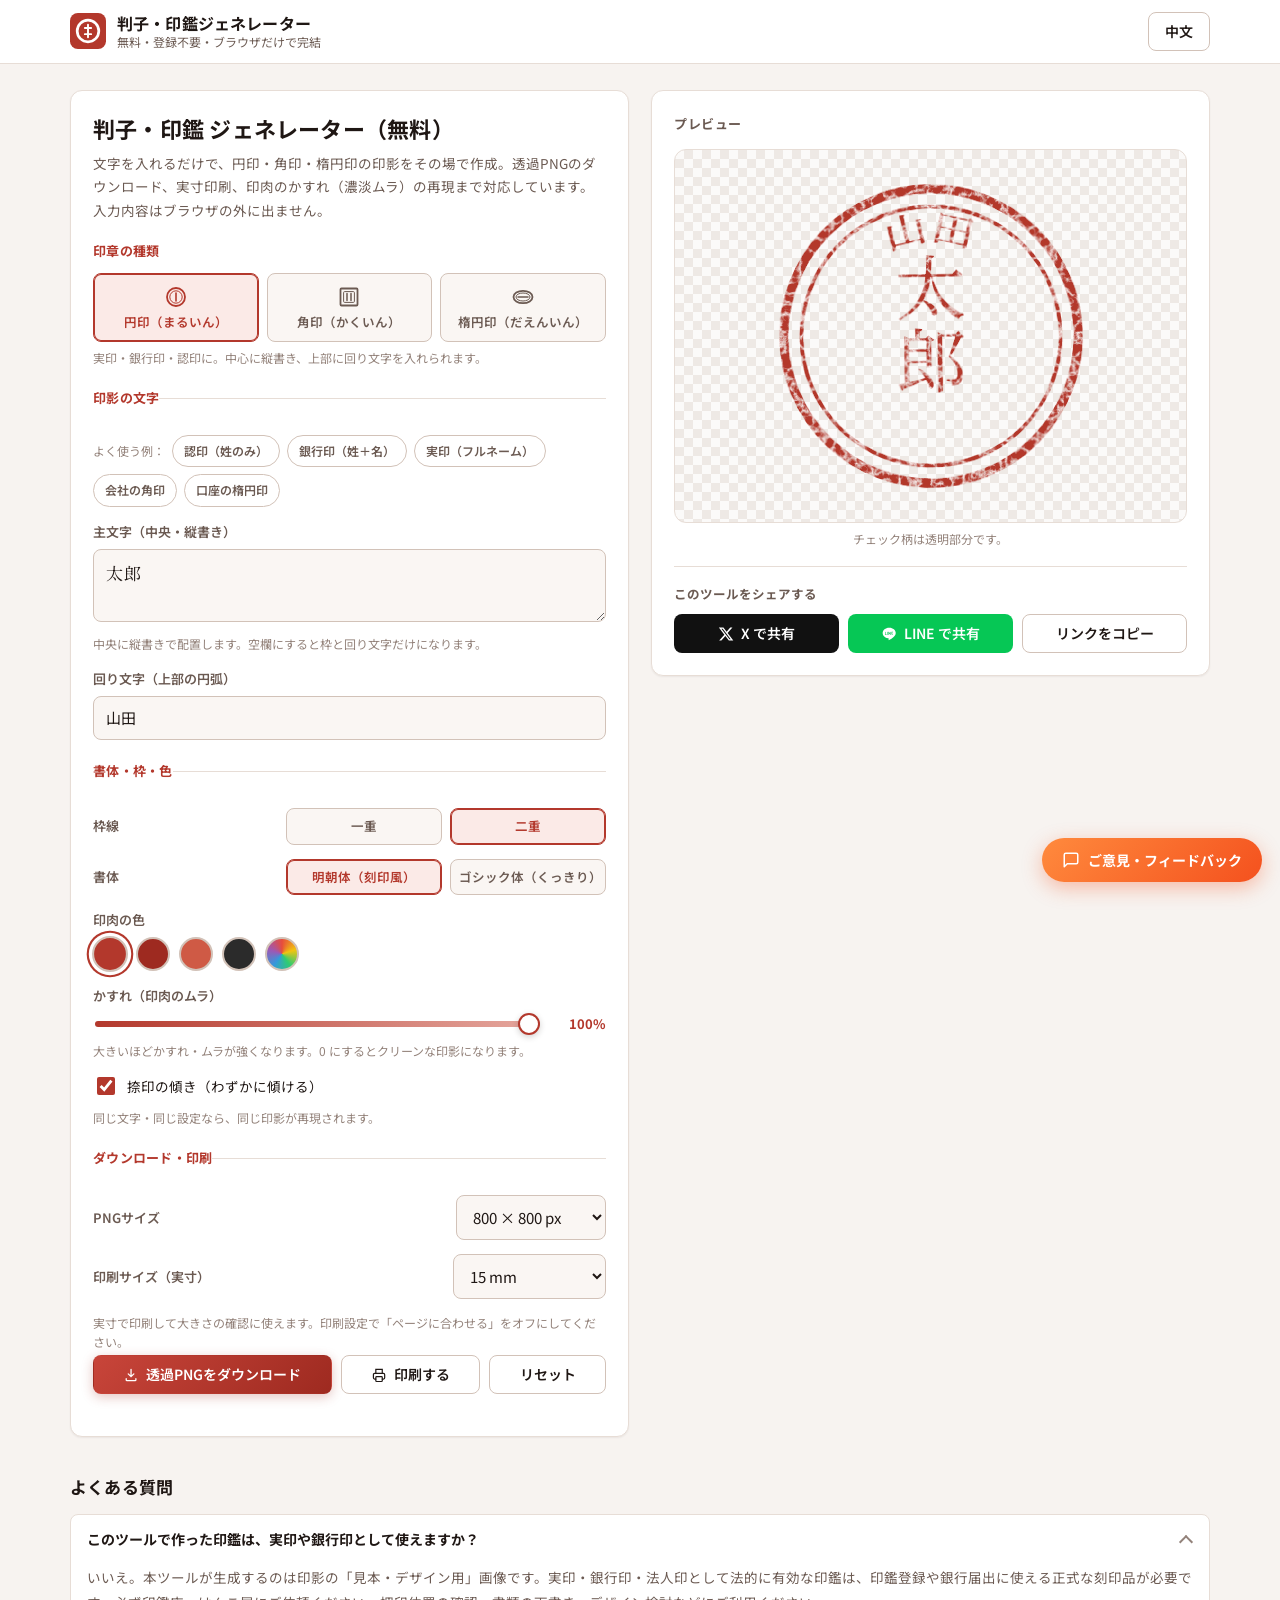
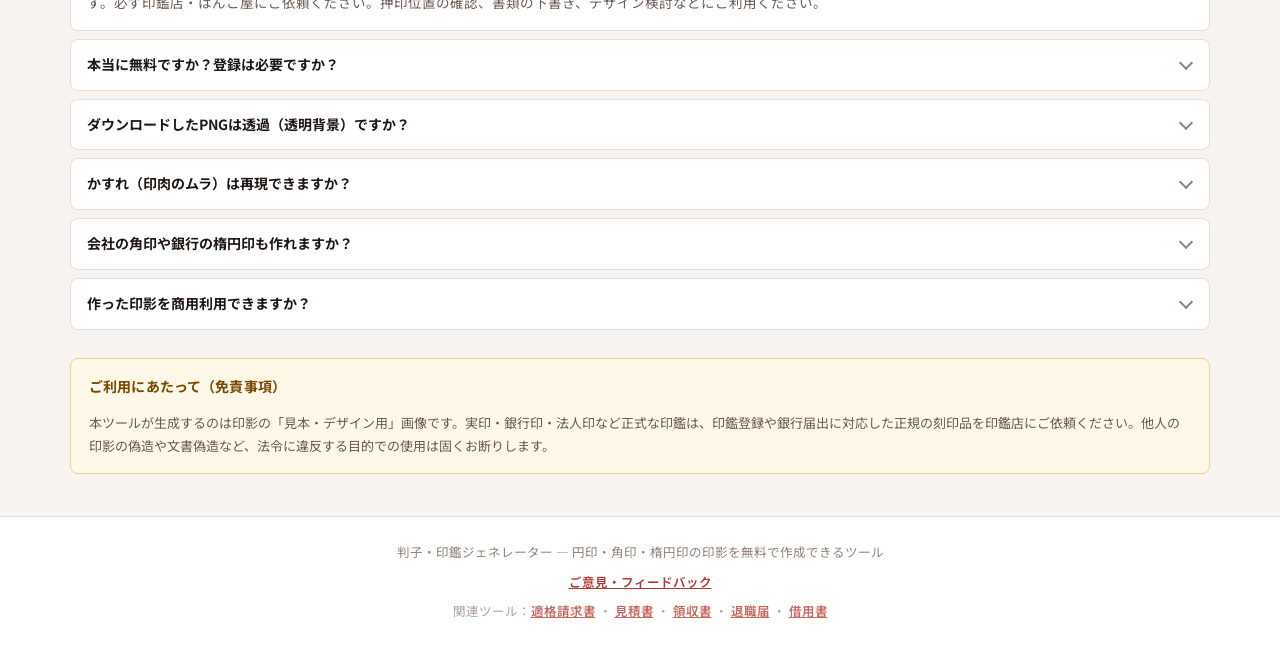
==== index.html @ 5c8cc61c "全站互链补全：関連ツール 链接到姊妹站" ====
<!DOCTYPE html>
<html lang="ja">
<head>
<meta charset="UTF-8">
<meta name="viewport" content="width=device-width, initial-scale=1">
<title>判子・ハンコ ジェネレーター｜印鑑 作成 無料（円印・角印・楕円印）</title>
<meta name="description" content="名前や会社名を入力するだけで、円印・角印・楕円印の印影を無料で作成できる判子・ハンコ ジェネレーター。透過PNG（高解像度）のダウンロード、実寸印刷、明朝体／ゴシック体の書体選択、印肉のかすれ（濃淡ムラ）の再現に対応。登録不要、すべてブラウザ内で完結します。">
<meta name="robots" content="index, follow">
<meta name="theme-color" content="#b3382c">
<link rel="canonical" href="https://www.reveriel.com/hanko-generator/">
<meta property="og:type" content="website">
<meta property="og:title" content="判子・ハンコ ジェネレーター｜印鑑 作成 無料（円印・角印・楕円印）">
<meta property="og:description" content="円印・角印・楕円印の印影を無料で作成。透過PNGダウンロード・実寸印刷・かすれ再現に対応。登録不要、ブラウザだけで完結。">
<meta property="og:locale" content="ja_JP">
<meta property="og:url" content="https://www.reveriel.com/hanko-generator/">
<meta name="twitter:card" content="summary_large_image">
<link rel="icon" href="data:image/svg+xml,%3Csvg xmlns='http://www.w3.org/2000/svg' viewBox='0 0 32 32'%3E%3Crect width='32' height='32' rx='7' fill='%23b3382c'/%3E%3Ccircle cx='16' cy='16' r='9.5' fill='none' stroke='%23fff' stroke-width='2.6'/%3E%3Cpath d='M16 10v12M13 13h6M13 19h6' stroke='%23fff' stroke-width='1.8' stroke-linecap='round'/%3E%3C/svg%3E">
<link rel="preconnect" href="https://fonts.googleapis.com">
<link rel="preconnect" href="https://fonts.gstatic.com" crossorigin>
<link href="https://fonts.googleapis.com/css2?family=Noto+Sans+JP:wght@400;500;700&family=Noto+Sans+SC:wght@400;500;700&family=Noto+Serif+JP:wght@500;700&display=swap" rel="stylesheet">
<link rel="stylesheet" href="style.css">
<!-- Cloudflare Web Analytics --><script type='module' src='https://static.cloudflareinsights.com/beacon.min.js' data-cf-beacon='{"token": "6fc01bf3ac5e457ba1bd16b91e5b653e"}'></script><!-- End Cloudflare Web Analytics -->
<script type="application/ld+json">
{
  "@context": "https://schema.org",
  "@graph": [
    {
      "@type": "WebApplication",
      "name": "判子・印鑑ジェネレーター",
      "alternateName": "ハンコ 作成ツール",
      "applicationCategory": "DesignApplication",
      "operatingSystem": "Web",
      "url": "https://www.reveriel.com/hanko-generator/",
      "description": "文字を入力するだけで円印・角印・楕円印の印影を無料で作成できるブラウザ完結型のツール。透過PNG出力、実寸印刷、書体・印肉色・かすれの調整に対応。",
      "inLanguage": "ja",
      "offers": {
        "@type": "Offer",
        "price": "0",
        "priceCurrency": "JPY"
      },
      "featureList": [
        "円印・角印・楕円印の3種類に対応",
        "円印の回り文字（上部の円弧）と中央の縦組み",
        "角印の縦書き（右→左）・横書きの切り替え",
        "明朝体／ゴシック体の書体選択",
        "印肉の色（朱色など）とかすれ（濃淡ムラ）の調整",
        "透過背景の高解像度PNG（800 / 1200 / 2000 px）ダウンロード",
        "実寸（mm指定）での印刷",
        "中文／日本語の画面切り替え、入力内容はブラウザ内のみで処理"
      ]
    },
    {
      "@type": "FAQPage",
      "mainEntity": [
        {
          "@type": "Question",
          "name": "このツールで作った印鑑は、実印や銀行印として使えますか？",
          "acceptedAnswer": {
            "@type": "Answer",
            "text": "いいえ。本ツールが生成するのは印影の「見本・デザイン用」画像です。実印・銀行印・法人印として法的に有効な印鑑は、印鑑登録や銀行届出に使える正式な刻印品・実印が必要です。必ず印鑑店・はんこ屋にご依頼ください。本ツールは、押印位置の確認、書類の下書き、デザイン検討、スタンプ画像の作成などにご利用ください。"
          }
        },
        {
          "@type": "Question",
          "name": "本当に無料ですか？登録は必要ですか？",
          "acceptedAnswer": {
            "@type": "Answer",
            "text": "完全無料・登録不要です。すべての処理はブラウザ内で完結し、入力した文字がサーバーに送信されることはありません。"
          }
        },
        {
          "@type": "Question",
          "name": "ダウンロードしたPNGは透過（透明背景）ですか？",
          "acceptedAnswer": {
            "@type": "Answer",
            "text": "はい。背景が透明なPNGで、800×800 / 1200×1200 / 2000×2000 px から選べます。書類や資料にそのまま重ねられます。"
          }
        },
        {
          "@type": "Question",
          "name": "かすれ（印肉のムラ）は再現できますか？",
          "acceptedAnswer": {
            "@type": "Answer",
            "text": "はい。印影の輪郭をゆがめず、印肉の濃淡と局部のかすれだけをノイズで再現しています。かすれの強さはスライダーで調整でき、0にするとクリーンな印影になります。"
          }
        },
        {
          "@type": "Question",
          "name": "会社の角印や銀行の楕円印も作れますか？",
          "acceptedAnswer": {
            "@type": "Answer",
            "text": "はい。円印・角印・楕円印に対応しています。角印は縦書き（右から左）と横書き、円印は上部の回り文字に対応しており、法人印や銀行印の下書き・デザイン確認に使えます。"
          }
        },
        {
          "@type": "Question",
          "name": "作った印影を商用利用できますか？",
          "acceptedAnswer": {
            "@type": "Answer",
            "text": "自分で作成する書類の下書き・デザイン用途であればご利用いただけます。ただし、他人の印鑑を偽造・模倣する目的や、文書偽造など法令に違反する目的での使用は固く禁じます。"
          }
        }
      ]
    }
  ]
}
</script>
</head>
<body>

<header class="site-header no-print">
  <div class="wrap header-inner">
    <div class="brand">
      <svg class="brand-mark" viewBox="0 0 32 32" aria-hidden="true">
        <rect width="32" height="32" rx="7" fill="currentColor"/>
        <circle cx="16" cy="16" r="9.6" fill="none" stroke="#fff" stroke-width="2.4"/>
        <path d="M16 10.4v11.2M13.2 13.4h5.6M13.2 18.8h5.6" stroke="#fff" stroke-width="1.7" stroke-linecap="round"/>
      </svg>
      <div class="brand-text">
        <strong data-i18n="brandName">判子・印鑑ジェネレーター</strong>
        <span data-i18n="tagline">無料・登録不要・ブラウザだけで完結</span>
      </div>
    </div>
    <div class="header-actions">
      <button type="button" class="btn btn-ghost" id="langBtn" data-i18n-aria="btnLang" aria-label="表示言語を切り替える">中文</button>
    </div>
  </div>
</header>

<main class="wrap layout">

  <!-- ============ 入力パネル ============ -->
  <section class="panel panel-form no-print" aria-labelledby="formTitle">
    <h1 class="hero-h1" id="formTitle" data-i18n="h1Title">判子・印鑑 ジェネレーター（無料）</h1>
    <p class="hero-lead" data-i18n="h1Lead">文字を入れるだけで、円印・角印・楕円印の印影をその場で作成。透過PNGのダウンロード、実寸印刷、印肉のかすれ（濃淡ムラ）の再現まで対応しています。入力内容はブラウザの外に出ません。</p>

    <!-- 印章の種類 -->
    <fieldset class="field">
      <legend data-i18n="legendType">印章の種類</legend>
      <div class="seg seg-3" id="typeGroup" role="group">
        <button type="button" class="seg-btn" data-val="round" aria-pressed="false">
          <svg viewBox="0 0 24 24" aria-hidden="true" class="seg-ic"><circle cx="12" cy="12" r="9" fill="none" stroke="currentColor" stroke-width="1.8"/><circle cx="12" cy="12" r="6.2" fill="none" stroke="currentColor" stroke-width="1"/><path d="M12 8v8" stroke="currentColor" stroke-width="1.6" stroke-linecap="round"/></svg>
          <span data-i18n="tRound">円印（まるいん）</span>
        </button>
        <button type="button" class="seg-btn" data-val="square" aria-pressed="false">
          <svg viewBox="0 0 24 24" aria-hidden="true" class="seg-ic"><rect x="3.5" y="3.5" width="17" height="17" rx="1" fill="none" stroke="currentColor" stroke-width="1.8"/><rect x="6.6" y="6.6" width="10.8" height="10.8" rx="1" fill="none" stroke="currentColor" stroke-width="1"/><path d="M10 8.5v7M14 8.5v7" stroke="currentColor" stroke-width="1.5" stroke-linecap="round"/></svg>
          <span data-i18n="tSquare">角印（かくいん）</span>
        </button>
        <button type="button" class="seg-btn" data-val="oval" aria-pressed="false">
          <svg viewBox="0 0 24 24" aria-hidden="true" class="seg-ic"><ellipse cx="12" cy="12" rx="9.5" ry="6.2" fill="none" stroke="currentColor" stroke-width="1.8"/><ellipse cx="12" cy="12" rx="7" ry="4" fill="none" stroke="currentColor" stroke-width="1"/><path d="M7 12h10" stroke="currentColor" stroke-width="1.5" stroke-linecap="round"/></svg>
          <span data-i18n="tOval">楕円印（だえんいん）</span>
        </button>
      </div>
      <p class="hint" id="typeHint" data-i18n="hintRound">実印・銀行印・認印に。中心に縦書き、上部に回り文字を入れられます。</p>
    </fieldset>

    <!-- 印影の文字 -->
    <fieldset class="field">
      <legend data-i18n="legendText">印影の文字</legend>

      <div class="presets" id="presets">
        <span class="presets-label" data-i18n="presetLabel">よく使う例：</span>
        <button type="button" class="chip" data-preset="inkan" data-i18n="pInkan">認印（姓のみ）</button>
        <button type="button" class="chip" data-preset="ginko" data-i18n="pGinko">銀行印（姓＋名）</button>
        <button type="button" class="chip" data-preset="jitsuin" data-i18n="pJitsuin">実印（フルネーム）</button>
        <button type="button" class="chip" data-preset="kaisha" data-i18n="pKaisha">会社の角印</button>
        <button type="button" class="chip" data-preset="kouza" data-i18n="pKouza">口座の楕円印</button>
      </div>

      <div class="row" id="mainRow">
        <label class="lbl" for="mainText" data-i18n="lblMain">主文字（中央・縦書き）</label>
        <textarea id="mainText" rows="2" maxlength="60" placeholder="例：太郎" data-i18n-ph="phMain" spellcheck="false">太郎</textarea>
        <p class="hint" id="mainHelp" data-i18n="helpMain_round">中央に縦書きで配置します。空欄にすると枠と回り文字だけになります。</p>
      </div>

      <div class="row" id="arcRow">
        <label class="lbl" for="arcText" data-i18n="lblArc">回り文字（上部の円弧）</label>
        <input type="text" id="arcText" maxlength="20" placeholder="例：山田（空欄でもOK）" data-i18n-ph="phArc" autocomplete="off" spellcheck="false" value="山田">
      </div>
    </fieldset>

    <!-- 書体・枠・色 -->
    <fieldset class="field">
      <legend data-i18n="legendStyle">書体・枠・色</legend>

      <div class="row row-inline">
        <span class="lbl" data-i18n="lblRing">枠線</span>
        <div class="seg seg-2" id="ringGroup" role="group">
          <button type="button" class="seg-btn" data-val="single" aria-pressed="false" data-i18n="ringSingle">一重</button>
          <button type="button" class="seg-btn" data-val="double" aria-pressed="false" data-i18n="ringDouble">二重</button>
        </div>
      </div>

      <div class="row row-inline" id="dirRow" hidden>
        <span class="lbl" data-i18n="lblDir">文字の向き</span>
        <div class="seg seg-2" id="dirGroup" role="group">
          <button type="button" class="seg-btn" data-val="v" aria-pressed="false" data-i18n="dirV">縦書き</button>
          <button type="button" class="seg-btn" data-val="h" aria-pressed="false" data-i18n="dirH">横書き</button>
        </div>
      </div>

      <div class="row row-inline">
        <span class="lbl" data-i18n="lblFont">書体</span>
        <div class="seg seg-2" id="fontGroup" role="group">
          <button type="button" class="seg-btn" data-val="mincho" aria-pressed="false" data-i18n="fontMincho">明朝体（刻印風）</button>
          <button type="button" class="seg-btn" data-val="gothic" aria-pressed="false" data-i18n="fontGothic">ゴシック体（くっきり）</button>
        </div>
      </div>

      <div class="row">
        <span class="lbl" data-i18n="lblColor">印肉の色</span>
        <div class="swatches" id="colorSwatches">
          <button type="button" class="sw" data-color="#b3382c" style="--sw:#b3382c" title="朱色（標準）" data-i18n-aria="colorCinnabar" aria-label="朱色（標準）"></button>
          <button type="button" class="sw" data-color="#9e2a20" style="--sw:#9e2a20" title="濃い朱" data-i18n-aria="colorDeep" aria-label="濃い朱"></button>
          <button type="button" class="sw" data-color="#cf5a45" style="--sw:#cf5a45" title="淡い朱" data-i18n-aria="colorLight" aria-label="淡い朱"></button>
          <button type="button" class="sw" data-color="#2b2b2b" style="--sw:#2b2b2b" title="黒" data-i18n-aria="colorBlack" aria-label="黒（訂正印など）"></button>
          <label class="sw sw-custom" title="色を自分で選ぶ">
            <input type="color" id="colorCustom" value="#b3382c" data-i18n-aria="lblCustomColor" aria-label="色を自分で選ぶ">
          </label>
        </div>
      </div>

      <div class="row">
        <label class="lbl" for="strength" data-i18n="lblStrength">かすれ（印肉のムラ）</label>
        <div class="range-row">
          <input type="range" id="strength" min="0" max="100" step="5" value="100">
          <output id="strengthOut" for="strength">100%</output>
        </div>
        <p class="hint" data-i18n="strengthHint">大きいほどかすれ・ムラが強くなります。0 にするとクリーンな印影になります。</p>
      </div>

      <div class="row row-check">
        <label class="check">
          <input type="checkbox" id="tiltChk" checked>
          <span data-i18n="lblTilt">捺印の傾き（わずかに傾ける）</span>
        </label>
        <p class="hint" data-i18n="lblSampleSeedNote">同じ文字・同じ設定なら、同じ印影が再現されます。</p>
      </div>
    </fieldset>

    <!-- 出力 -->
    <fieldset class="field">
      <legend data-i18n="legendOut">ダウンロード・印刷</legend>
      <div class="row row-inline">
        <label class="lbl" for="pngSize" data-i18n="lblSize">PNGサイズ</label>
        <select id="pngSize">
          <option value="800">800 × 800 px</option>
          <option value="1200">1200 × 1200 px</option>
          <option value="2000">2000 × 2000 px</option>
        </select>
      </div>
      <div class="row row-inline">
        <label class="lbl" for="printMm" data-i18n="lblPrintMm">印刷サイズ（実寸）</label>
        <select id="printMm">
          <option value="12">12 mm（認印）</option>
          <option value="15" selected>15 mm</option>
          <option value="18">18 mm（実印）</option>
          <option value="21">21 mm（角印）</option>
        </select>
      </div>
      <p class="hint" data-i18n="printHint">実寸で印刷して大きさの確認に使えます。印刷設定で「ページに合わせる」をオフにしてください。</p>
      <div class="actions">
        <button type="button" class="btn btn-primary" id="btnPng">
          <svg viewBox="0 0 20 20" aria-hidden="true" class="ic"><path d="M10 3v9m0 0 3.5-3.5M10 12 6.5 8.5M4 14.5V16a1 1 0 0 0 1 1h10a1 1 0 0 0 1-1v-1.5" fill="none" stroke="currentColor" stroke-width="1.6" stroke-linecap="round" stroke-linejoin="round"/></svg>
          <span data-i18n="btnPng">透過PNGをダウンロード</span>
        </button>
        <button type="button" class="btn btn-ghost" id="btnPrint">
          <svg viewBox="0 0 20 20" aria-hidden="true" class="ic"><path d="M6 7V3h8v4M6 15H4.5A1.5 1.5 0 0 1 3 13.5v-4A1.5 1.5 0 0 1 4.5 8h11A1.5 1.5 0 0 1 17 9.5v4a1.5 1.5 0 0 1-1.5 1.5H14" fill="none" stroke="currentColor" stroke-width="1.5" stroke-linecap="round"/><rect x="6" y="12" width="8" height="6" rx="1" fill="none" stroke="currentColor" stroke-width="1.5"/></svg>
          <span data-i18n="btnPrint">印刷する</span>
        </button>
        <button type="button" class="btn btn-ghost" id="btnReset" data-i18n="btnReset">リセット</button>
      </div>
    </fieldset>
  </section>

  <!-- ============ プレビューパネル ============ -->
  <section class="panel panel-preview" aria-labelledby="previewTitle">
    <h2 class="panel-title no-print" id="previewTitle" data-i18n="previewTitle">プレビュー</h2>

    <div class="seal-stage">
      <div class="seal-wrap" id="sealWrap">
        <div id="sealPreview" class="seal-preview"><!-- SVG をここに描画 --></div>
      </div>
    </div>
    <p class="hint center no-print" data-i18n="previewNote">チェック柄は透明部分です。</p>

    <div class="share no-print">
      <p class="share-title" data-i18n="shareTitle">このツールをシェアする</p>
      <div class="share-btns">
        <button type="button" class="btn btn-x" id="shareX">
          <svg viewBox="0 0 24 24" aria-hidden="true" class="ic"><path d="M18.24 2.25h3.31l-7.23 8.26 8.5 11.24h-6.63l-5.2-6.8-5.94 6.8H1.73l7.73-8.84L1.3 2.25h6.8l4.71 6.23zM17.08 19.77h1.83L7.01 4.13H5.05z" fill="currentColor"/></svg>
          <span data-i18n="shareX">X で共有</span>
        </button>
        <button type="button" class="btn btn-line" id="shareLine">
          <svg viewBox="0 0 24 24" aria-hidden="true" class="ic"><path d="M12 2.5C6.75 2.5 2.5 6.06 2.5 10.45c0 3.93 3.42 7.22 8.04 7.85.31.07.74.21.85.48.1.25.06.63.03.88l-.14.85c-.04.25-.2.98.86.53 1.05-.44 5.7-3.36 7.77-5.75 1.43-1.57 2.09-3.16 2.09-4.84 0-4.39-4.25-7.95-9.5-7.95zM8.2 13.36H6.55a.38.38 0 0 1-.38-.38V8.9a.38.38 0 0 1 .76 0v3.71H8.2a.38.38 0 0 1 0 .76zm1.72-.38a.38.38 0 0 1-.76 0V8.9a.38.38 0 0 1 .76 0zm4.42 0a.38.38 0 0 1-.27.36.4.4 0 0 1-.11.02.38.38 0 0 1-.3-.14l-1.9-2.53v2.29a.38.38 0 0 1-.76 0V8.9a.38.38 0 0 1 .26-.36.39.39 0 0 1 .42.12l1.9 2.53V8.9a.38.38 0 0 1 .76 0zm3.28-2.9a.38.38 0 0 1 0 .75h-1.27v1.06h1.27a.38.38 0 0 1 0 .75h-1.65a.38.38 0 0 1-.38-.38V8.9a.38.38 0 0 1 .38-.38h1.65a.38.38 0 0 1 0 .76h-1.27v1.04z" fill="currentColor"/></svg>
          <span data-i18n="shareLine">LINE で共有</span>
        </button>
        <button type="button" class="btn btn-ghost" id="shareCopy" data-i18n="shareCopy">リンクをコピー</button>
      </div>
    </div>
  </section>
</main>

<!-- ============ 解説・免責 ============ -->
<section class="wrap article no-print">
  <h2 class="article-h2" data-i18n="faqTitle">よくある質問</h2>
  <div class="faq">
    <details open>
      <summary data-i18n="faqQ1">このツールで作った印鑑は、実印や銀行印として使えますか？</summary>
      <p data-i18n="faqA1">いいえ。本ツールが生成するのは印影の「見本・デザイン用」画像です。実印・銀行印・法人印として法的に有効な印鑑は、印鑑登録や銀行届出に使える正式な刻印品が必要です。必ず印鑑店・はんこ屋にご依頼ください。押印位置の確認、書類の下書き、デザイン検討などにご利用ください。</p>
    </details>
    <details>
      <summary data-i18n="faqQ2">本当に無料ですか？登録は必要ですか？</summary>
      <p data-i18n="faqA2">完全無料・登録不要です。すべての処理はブラウザ内で完結し、入力した文字がサーバーに送信されることはありません。</p>
    </details>
    <details>
      <summary data-i18n="faqQ3">ダウンロードしたPNGは透過（透明背景）ですか？</summary>
      <p data-i18n="faqA3">はい。背景が透明なPNGで、800×800 / 1200×1200 / 2000×2000 px から選べます。書類や資料にそのまま重ねられます。</p>
    </details>
    <details>
      <summary data-i18n="faqQ4">かすれ（印肉のムラ）は再現できますか？</summary>
      <p data-i18n="faqA4">はい。輪郭をゆがめず、印肉の濃淡と局部のかすれだけをノイズで再現しています。かすれの強さはスライダーで調整できます。</p>
    </details>
    <details>
      <summary data-i18n="faqQ5">会社の角印や銀行の楕円印も作れますか？</summary>
      <p data-i18n="faqA5">はい。円印・角印・楕円印に対応しています。角印は縦書き（右→左）と横書き、円印は上部の回り文字に対応しています。</p>
    </details>
    <details>
      <summary data-i18n="faqQ6">作った印影を商用利用できますか？</summary>
      <p data-i18n="faqA6">自分で作成する書類の下書き・デザイン用途であればご利用いただけます。ただし、他人の印鑑を偽造・模倣する目的での使用は固く禁じます。</p>
    </details>
  </div>

  <div class="legal">
    <h2 class="article-h2" data-i18n="legalTitle">ご利用にあたって（免責事項）</h2>
    <p data-i18n="legalBody">本ツールが生成するのは印影の「見本・デザイン用」画像です。実印・銀行印・法人印など正式な印鑑は、印鑑登録や銀行届出に対応した正規の刻印品を印鑑店にご依頼ください。他人の印影の偽造や文書偽造など、法令に違反する目的での使用は固くお断りします。</p>
  </div>
</section>

<footer class="site-footer no-print">
  <div class="wrap">
    <p data-i18n="footerText">判子・印鑑ジェネレーター — 円印・角印・楕円印の印影を無料で作成できるツール</p>
    <p class="footer-links">
      <a href="https://docs.google.com/forms/d/e/1FAIpQLSfHGUfgAlViT3TFiVtJi_EpJ4ioUpd9oGyaJ7rehEV-gBH_PA/viewform?usp=pp_url&amp;entry.1745177199=%E5%8D%B0%E7%AB%A0%E7%94%9F%E6%88%90%E5%99%A8" target="_blank" rel="noopener" data-i18n="footerFeedback">ご意見・フィードバック</a>
    </p>
    <p style="margin-top:8px;font-size:12.5px;opacity:.75;">関連ツール：<a href="https://www.reveriel.com/japan-invoice-pdf/">適格請求書</a> ・ <a href="https://www.reveriel.com/mitsumori-pdf/">見積書</a> ・ <a href="https://www.reveriel.com/ryoshusho-pdf/">領収書</a> ・ <a href="https://www.reveriel.com/taishoku-form/">退職届</a> ・ <a href="https://www.reveriel.com/shakuyo-contract/">借用書</a></p>
  </div>
</footer>

<!-- トースト -->
<div class="toast" id="toast" role="status" aria-live="polite"></div>

<script src="script.js"></script>
<!-- フィードバックFAB（右下固定・常時表示） -->
<a href="https://docs.google.com/forms/d/e/1FAIpQLSfHGUfgAlViT3TFiVtJi_EpJ4ioUpd9oGyaJ7rehEV-gBH_PA/viewform?usp=pp_url&amp;entry.1745177199=%E5%8D%B0%E7%AB%A0%E7%94%9F%E6%88%90%E5%99%A8" target="_blank" rel="noopener" class="feedback-fab" data-i18n-aria="fabAria" aria-label="ご意見・フィードバックを送る">
  <svg viewBox="0 0 24 24" fill="none" stroke="currentColor" stroke-width="2" stroke-linecap="round" stroke-linejoin="round" aria-hidden="true"><path d="M21 15a2 2 0 0 1-2 2H7l-4 4V5a2 2 0 0 1 2-2h14a2 2 0 0 1 2 2z"/></svg>
  <span data-i18n="footerFeedback">ご意見・フィードバック</span>
</a>
</body>
</html>
---- style.css ----
/* =========================================================
   判子・印鑑ジェネレーター — style.css
   純粋なフロントエンドのみ。外部通信は行いません。
   ========================================================= */

:root {
  --c-bg:            #f7f3f0;
  --c-surface:       #ffffff;
  --c-surface-2:     #faf6f3;
  --c-border:        #e7ddd6;
  --c-border-strong: #d2c2b8;
  --c-text:          #1f1714;
  --c-text-muted:    #6b5a52;
  --c-text-faint:    #93827a;
  --c-accent:        #b3382c;
  --c-accent-soft:   #fbeae7;
  --c-accent-hover:  #92291f;
  --c-focus:         #c8493b;
  --c-warn-soft:     #fff7e8;
  --c-warn-border:   #f0cf94;
  --c-warn-text:     #7a4a00;

  --radius:    12px;
  --radius-sm: 8px;
  --shadow-sm: 0 1px 2px rgba(31, 23, 20, .06);
  --shadow-lg: 0 6px 28px rgba(31, 23, 20, .10);

  --font: "Noto Sans JP", "Noto Sans SC", -apple-system, BlinkMacSystemFont,
          "Hiragino Kaku Gothic ProN", "Hiragino Sans", "Yu Gothic", Meiryo, sans-serif;
  --font-seal: "Noto Serif JP", "Hiragino Mincho ProN", "Yu Mincho", serif;
  --print-mm: 15mm;
}

@media (prefers-color-scheme: dark) {
  :root {
    --c-bg:            #17110f;
    --c-surface:       #201815;
    --c-surface-2:     #271d19;
    --c-border:        #362a25;
    --c-border-strong: #4a3a33;
    --c-text:          #f0e6e1;
    --c-text-muted:    #b8a49b;
    --c-text-faint:    #8d7b72;
    --c-accent:        #e2705f;
    --c-accent-soft:   #341915;
    --c-accent-hover:  #ef8a7a;
    --c-focus:         #e2705f;
    --c-warn-soft:     #2e2614;
    --c-warn-border:   #5c4a24;
    --c-warn-text:     #f0c07a;
    --shadow-sm: 0 1px 2px rgba(0, 0, 0, .45);
    --shadow-lg: 0 6px 28px rgba(0, 0, 0, .55);
  }
}

* { box-sizing: border-box; }
[hidden] { display: none !important; }

html { -webkit-text-size-adjust: 100%; }

body {
  margin: 0;
  background: var(--c-bg);
  color: var(--c-text);
  font-family: var(--font);
  font-size: 15px;
  line-height: 1.7;
  overflow-x: hidden;
}

.wrap {
  width: 100%;
  max-width: 1180px;
  margin-inline: auto;
  padding-inline: 20px;
}

.ic { width: 1.15em; height: 1.15em; flex: none; }

/* ---------------- ヘッダー ---------------- */

.site-header {
  border-bottom: 1px solid var(--c-border);
  background: var(--c-surface);
}

.header-inner {
  display: flex;
  align-items: center;
  justify-content: space-between;
  gap: 12px;
  padding-block: 12px;
}

.brand { display: flex; align-items: center; gap: 11px; min-width: 0; }
.brand-mark { width: 36px; height: 36px; flex: none; color: var(--c-accent); }
.brand-text { display: flex; flex-direction: column; line-height: 1.3; min-width: 0; }
.brand-text strong { font-size: 16px; font-weight: 700; letter-spacing: .01em; }
.brand-text span { font-size: 12px; color: var(--c-text-muted); }

/* ---------------- ボタン ---------------- */

.btn {
  -webkit-appearance: none;
  appearance: none;
  display: inline-flex;
  align-items: center;
  justify-content: center;
  gap: 7px;
  padding: 10px 16px;
  border: 1px solid transparent;
  border-radius: var(--radius-sm);
  background: var(--c-surface-2);
  color: var(--c-text);
  font: inherit;
  font-size: 14px;
  font-weight: 600;
  line-height: 1.2;
  cursor: pointer;
  transition: background .15s ease, transform .12s ease, box-shadow .15s ease, border-color .15s ease;
}
.btn:hover { transform: translateY(-1px); }
.btn:active { transform: translateY(0); }
.btn:focus-visible { outline: 3px solid color-mix(in srgb, var(--c-accent) 45%, transparent); outline-offset: 2px; }

.btn-primary {
  background: linear-gradient(135deg, #c8453a, #9e2a20);
  color: #fff;
  box-shadow: 0 3px 12px rgba(158, 42, 32, .28);
}
.btn-primary:hover { box-shadow: 0 6px 18px rgba(158, 42, 32, .38); }
.btn-primary[disabled] { opacity: .6; cursor: progress; transform: none; }

.btn-ghost {
  background: var(--c-surface);
  border-color: var(--c-border-strong);
  color: var(--c-text);
}
.btn-ghost:hover { background: var(--c-surface-2); }

.btn-x { background: #111; color: #fff; }
.btn-x:hover { background: #000; }
.btn-line { background: #06c755; color: #fff; }
.btn-line:hover { background: #05b34c; }

/* ---------------- レイアウト ---------------- */

.layout {
  display: grid;
  grid-template-columns: minmax(0, 1fr) minmax(0, 1fr);
  gap: 22px;
  align-items: start;
  padding-block: 26px 10px;
}

.panel {
  background: var(--c-surface);
  border: 1px solid var(--c-border);
  border-radius: var(--radius);
  box-shadow: var(--shadow-sm);
  padding: 22px;
  min-width: 0;
}

.panel-preview {
  position: sticky;
  top: 20px;
}

.hero-h1 {
  margin: 0 0 8px;
  font-size: 22px;
  line-height: 1.4;
  letter-spacing: .01em;
}
.hero-lead {
  margin: 0 0 18px;
  font-size: 13.5px;
  color: var(--c-text-muted);
  line-height: 1.75;
}

/* ---------------- フォーム ---------------- */

.field {
  margin: 0 0 20px;
  padding: 0;
  border: 0;
  border-top: 1px solid var(--c-border);
  padding-top: 16px;
}
.field:first-of-type { border-top: 0; padding-top: 0; }

.field legend {
  padding: 0;
  margin-bottom: 10px;
  font-size: 13px;
  font-weight: 700;
  color: var(--c-accent);
  letter-spacing: .02em;
}

.row { margin-bottom: 14px; }
.row:last-child { margin-bottom: 0; }

.row-inline {
  display: flex;
  align-items: center;
  justify-content: space-between;
  gap: 12px;
  flex-wrap: wrap;
}

.lbl {
  display: block;
  margin-bottom: 6px;
  font-size: 13px;
  font-weight: 600;
  color: var(--c-text-muted);
}
.row-inline .lbl { margin-bottom: 0; }

.hint {
  margin: 6px 0 0;
  font-size: 12px;
  color: var(--c-text-faint);
  line-height: 1.6;
}
.hint.center { text-align: center; }

textarea,
input[type="text"],
select {
  width: 100%;
  padding: 10px 12px;
  border: 1px solid var(--c-border-strong);
  border-radius: var(--radius-sm);
  background: var(--c-surface-2);
  color: var(--c-text);
  font: inherit;
  font-size: 15px;
  line-height: 1.5;
  transition: border-color .15s ease, box-shadow .15s ease;
}
textarea { resize: vertical; min-height: 62px; font-family: var(--font-seal); font-size: 17px; letter-spacing: .06em; }
.row-inline select { width: auto; min-width: 150px; }

textarea:focus,
input[type="text"]:focus,
select:focus {
  outline: none;
  border-color: var(--c-accent);
  box-shadow: 0 0 0 3px color-mix(in srgb, var(--c-accent) 18%, transparent);
}

/* セグメント（ラジオ風ボタン） */
.seg {
  display: grid;
  gap: 8px;
}
.seg-3 { grid-template-columns: repeat(3, minmax(0, 1fr)); }
.seg-2 { grid-template-columns: repeat(2, minmax(0, 1fr)); width: min(100%, 320px); }

.seg-btn {
  -webkit-appearance: none;
  appearance: none;
  display: flex;
  flex-direction: column;
  align-items: center;
  justify-content: center;
  gap: 5px;
  padding: 11px 8px;
  border: 1.5px solid var(--c-border-strong);
  border-radius: var(--radius-sm);
  background: var(--c-surface-2);
  color: var(--c-text-muted);
  font: inherit;
  font-size: 12.5px;
  font-weight: 600;
  line-height: 1.3;
  cursor: pointer;
  transition: all .15s ease;
  text-align: center;
}
.seg-2 .seg-btn { flex-direction: row; padding: 9px 8px; }
.seg-btn .seg-ic { width: 24px; height: 24px; }
.seg-btn:hover { border-color: var(--c-accent); color: var(--c-text); }
.seg-btn.is-on {
  border-color: var(--c-accent);
  background: var(--c-accent-soft);
  color: var(--c-accent);
  box-shadow: inset 0 0 0 1px var(--c-accent);
}
.seg-btn:focus-visible { outline: 3px solid color-mix(in srgb, var(--c-accent) 45%, transparent); outline-offset: 2px; }

/* プリセット */
.presets {
  display: flex;
  flex-wrap: wrap;
  align-items: center;
  gap: 7px;
  margin-bottom: 14px;
}
.presets-label { font-size: 12px; color: var(--c-text-faint); }
.chip {
  -webkit-appearance: none;
  appearance: none;
  padding: 5px 11px;
  border: 1px solid var(--c-border-strong);
  border-radius: 999px;
  background: var(--c-surface);
  color: var(--c-text-muted);
  font: inherit;
  font-size: 12px;
  font-weight: 600;
  cursor: pointer;
  transition: all .15s ease;
}
.chip:hover { border-color: var(--c-accent); color: var(--c-accent); background: var(--c-accent-soft); }

/* 色スウォッチ */
.swatches { display: flex; gap: 9px; flex-wrap: wrap; align-items: center; }
.sw {
  -webkit-appearance: none;
  appearance: none;
  width: 34px;
  height: 34px;
  padding: 0;
  border: 2px solid var(--c-border-strong);
  border-radius: 50%;
  background: var(--sw, #b3382c);
  cursor: pointer;
  position: relative;
  transition: transform .12s ease, box-shadow .15s ease;
}
.sw:hover { transform: scale(1.08); }
.sw.is-on {
  box-shadow: 0 0 0 3px var(--c-surface), 0 0 0 5px var(--sw, var(--c-accent));
  transform: scale(1.06);
}
.sw-custom {
  display: inline-flex;
  align-items: center;
  justify-content: center;
  overflow: hidden;
  background:
    conic-gradient(#e74c3c, #f1c40f, #2ecc71, #3498db, #9b59b6, #e74c3c);
}
.sw-custom input[type="color"] {
  position: absolute;
  inset: 0;
  width: 100%;
  height: 100%;
  opacity: 0;
  cursor: pointer;
  border: 0;
  padding: 0;
}

/* レンジ */
.range-row { display: flex; align-items: center; gap: 12px; }
input[type="range"] {
  -webkit-appearance: none;
  appearance: none;
  flex: 1;
  height: 6px;
  border-radius: 999px;
  background: linear-gradient(90deg, var(--c-accent), #e6a89f);
  outline: none;
}
input[type="range"]::-webkit-slider-thumb {
  -webkit-appearance: none;
  appearance: none;
  width: 22px;
  height: 22px;
  border-radius: 50%;
  background: var(--c-surface);
  border: 2px solid var(--c-accent);
  box-shadow: 0 2px 6px rgba(31, 23, 20, .2);
  cursor: pointer;
}
input[type="range"]::-moz-range-thumb {
  width: 20px;
  height: 20px;
  border-radius: 50%;
  background: var(--c-surface);
  border: 2px solid var(--c-accent);
  cursor: pointer;
}
input[type="range"]:focus-visible { outline: 3px solid color-mix(in srgb, var(--c-accent) 45%, transparent); outline-offset: 4px; }
#strengthOut {
  min-width: 52px;
  text-align: right;
  font-size: 13px;
  font-weight: 700;
  color: var(--c-accent);
  font-variant-numeric: tabular-nums;
}

/* チェックボックス */
.check { display: inline-flex; align-items: center; gap: 9px; font-size: 13.5px; cursor: pointer; user-select: none; }
.check input[type="checkbox"] {
  width: 18px;
  height: 18px;
  accent-color: var(--c-accent);
  cursor: pointer;
  flex: none;
}

.actions { display: flex; flex-wrap: wrap; gap: 9px; margin-top: 4px; }
.actions .btn { flex: 1 1 auto; }

/* ---------------- プレビュー ---------------- */

.panel-title {
  margin: 0 0 14px;
  font-size: 13px;
  font-weight: 700;
  color: var(--c-text-muted);
  letter-spacing: .04em;
}

.seal-stage {
  display: flex;
  align-items: center;
  justify-content: center;
  padding: 26px 16px;
  border-radius: var(--radius);
  /* チェック柄＝透明 */
  background-color: #fbfaf9;
  background-image:
    linear-gradient(45deg, #eee9e5 25%, transparent 25%, transparent 75%, #eee9e5 75%),
    linear-gradient(45deg, #eee9e5 25%, transparent 25%, transparent 75%, #eee9e5 75%);
  background-size: 18px 18px;
  background-position: 0 0, 9px 9px;
  border: 1px solid var(--c-border);
}
@media (prefers-color-scheme: dark) {
  .seal-stage {
    background-color: #1d1613;
    background-image:
      linear-gradient(45deg, #2a201c 25%, transparent 25%, transparent 75%, #2a201c 75%),
      linear-gradient(45deg, #2a201c 25%, transparent 25%, transparent 75%, #2a201c 75%);
  }
}

.seal-wrap {
  width: min(320px, 68vw);
  aspect-ratio: 1 / 1;
  display: flex;
  align-items: center;
  justify-content: center;
}
.seal-preview { width: 100%; height: 100%; line-height: 0; }
.seal-svg { width: 100%; height: 100%; display: block; overflow: visible; }

/* ---------------- シェア ---------------- */

.share {
  margin-top: 18px;
  padding-top: 16px;
  border-top: 1px solid var(--c-border);
}
.share-title { margin: 0 0 10px; font-size: 12.5px; font-weight: 700; color: var(--c-text-muted); }
.share-btns { display: flex; flex-wrap: wrap; gap: 9px; }
.share-btns .btn { flex: 1 1 130px; }

/* ---------------- 記事・FAQ ---------------- */

.article { padding-block: 26px 8px; }
.article-h2 {
  margin: 0 0 12px;
  font-size: 17px;
  letter-spacing: .01em;
}
.faq { margin-bottom: 28px; }
.faq details {
  border: 1px solid var(--c-border);
  border-radius: var(--radius-sm);
  background: var(--c-surface);
  margin-bottom: 8px;
  overflow: hidden;
}
.faq summary {
  padding: 13px 16px;
  font-size: 14px;
  font-weight: 700;
  cursor: pointer;
  list-style: none;
  position: relative;
  padding-right: 40px;
  transition: background .15s ease;
}
.faq summary::-webkit-details-marker { display: none; }
.faq summary::after {
  content: "";
  position: absolute;
  right: 18px;
  top: 50%;
  width: 8px;
  height: 8px;
  border-right: 2px solid var(--c-text-faint);
  border-bottom: 2px solid var(--c-text-faint);
  transform: translateY(-70%) rotate(45deg);
  transition: transform .2s ease;
}
.faq details[open] summary::after { transform: translateY(-30%) rotate(-135deg); }
.faq summary:hover { background: var(--c-surface-2); }
.faq details p {
  margin: 0;
  padding: 0 16px 15px;
  font-size: 13.5px;
  color: var(--c-text-muted);
  line-height: 1.85;
}

.legal {
  padding: 16px 18px;
  border-radius: var(--radius-sm);
  background: var(--c-warn-soft);
  border: 1px solid var(--c-warn-border);
}
.legal .article-h2 { font-size: 14px; color: var(--c-warn-text); }
.legal p { margin: 0; font-size: 13px; line-height: 1.8; color: var(--c-text-muted); }

/* ---------------- フッター ---------------- */

.site-footer {
  margin-top: 34px;
  padding-block: 24px;
  border-top: 1px solid var(--c-border);
  background: var(--c-surface);
  text-align: center;
}
.site-footer p { margin: 0; font-size: 12.5px; color: var(--c-text-faint); }
.footer-links { margin-top: 8px !important; }
.site-footer a { color: var(--c-accent); font-weight: 600; }

/* ---------------- トースト ---------------- */

.toast {
  position: fixed;
  left: 50%;
  bottom: 26px;
  transform: translate(-50%, 16px);
  z-index: 10001;
  padding: 11px 20px;
  border-radius: 999px;
  background: #241c19;
  color: #fff;
  font-size: 13.5px;
  font-weight: 600;
  box-shadow: var(--shadow-lg);
  opacity: 0;
  pointer-events: none;
  transition: opacity .22s ease, transform .22s ease;
  max-width: calc(100vw - 32px);
  text-align: center;
}
.toast.is-on { opacity: 1; transform: translate(-50%, 0); }
.toast.is-err { background: #7a1c14; }

/* ---------------- フィードバックFAB ---------------- */

.feedback-fab {
  position: fixed;
  right: 18px;
  bottom: 18px;
  z-index: 10000;
  display: inline-flex;
  align-items: center;
  gap: 8px;
  padding: 13px 20px;
  background: linear-gradient(135deg, #ff8a3d, #f4511e);
  color: #fff !important;
  border-radius: 999px;
  box-shadow: 0 6px 20px rgba(244, 81, 30, 0.35);
  font-size: 14px;
  font-weight: 700;
  line-height: 1;
  text-decoration: none !important;
  transition: transform 0.15s ease, box-shadow 0.15s ease;
}
.feedback-fab:hover {
  transform: translateY(-3px);
  box-shadow: 0 10px 28px rgba(244, 81, 30, 0.45);
  color: #fff !important;
}
.feedback-fab:focus-visible { outline: 3px solid rgba(244, 81, 30, 0.5); outline-offset: 2px; }
.feedback-fab svg { width: 18px; height: 18px; flex: none; }

/* ---------------- レスポンシブ ---------------- */

@media (max-width: 900px) {
  .layout { grid-template-columns: minmax(0, 1fr); }
  .panel-preview { position: static; }
  .seal-wrap { width: min(300px, 62vw); }
}

@media (max-width: 600px) {
  .wrap { padding-inline: 16px; }
  .panel { padding: 18px 16px; }
  .hero-h1 { font-size: 19px; }
  .seg-3 .seg-btn { font-size: 11.5px; padding: 10px 4px; }
  .seg-3 .seg-btn .seg-ic { width: 21px; height: 21px; }
  .row-inline { align-items: flex-start; }
  .row-inline select { width: 100%; }
  .seg-2 { width: 100%; }
  .actions .btn { flex: 1 1 100%; }
  .share-btns .btn { flex: 1 1 100%; }
  .feedback-fab { right: 14px; bottom: 14px; padding: 11px 16px; font-size: 13px; }
  .feedback-fab svg { width: 16px; height: 16px; }
}

/* ---------------- 印刷 ---------------- */

@media print {
  .no-print,
  .site-header,
  .panel-form,
  .site-footer,
  .feedback-fab,
  .toast,
  .article { display: none !important; }

  body { background: #fff; }
  .layout { display: block; padding: 0; }
  .panel-preview {
    position: static;
    border: 0;
    box-shadow: none;
    padding: 0;
    margin: 0;
    background: #fff;
  }
  .seal-stage {
    background: none !important;
    border: 0;
    padding: 0;
    justify-content: flex-start;
  }
  /* 実寸（mm）で印刷する。プリンタ設定で「ページに合わせる」はオフに。 */
  .seal-wrap {
    width: var(--print-mm);
    height: var(--print-mm);
    aspect-ratio: auto;
  }
}
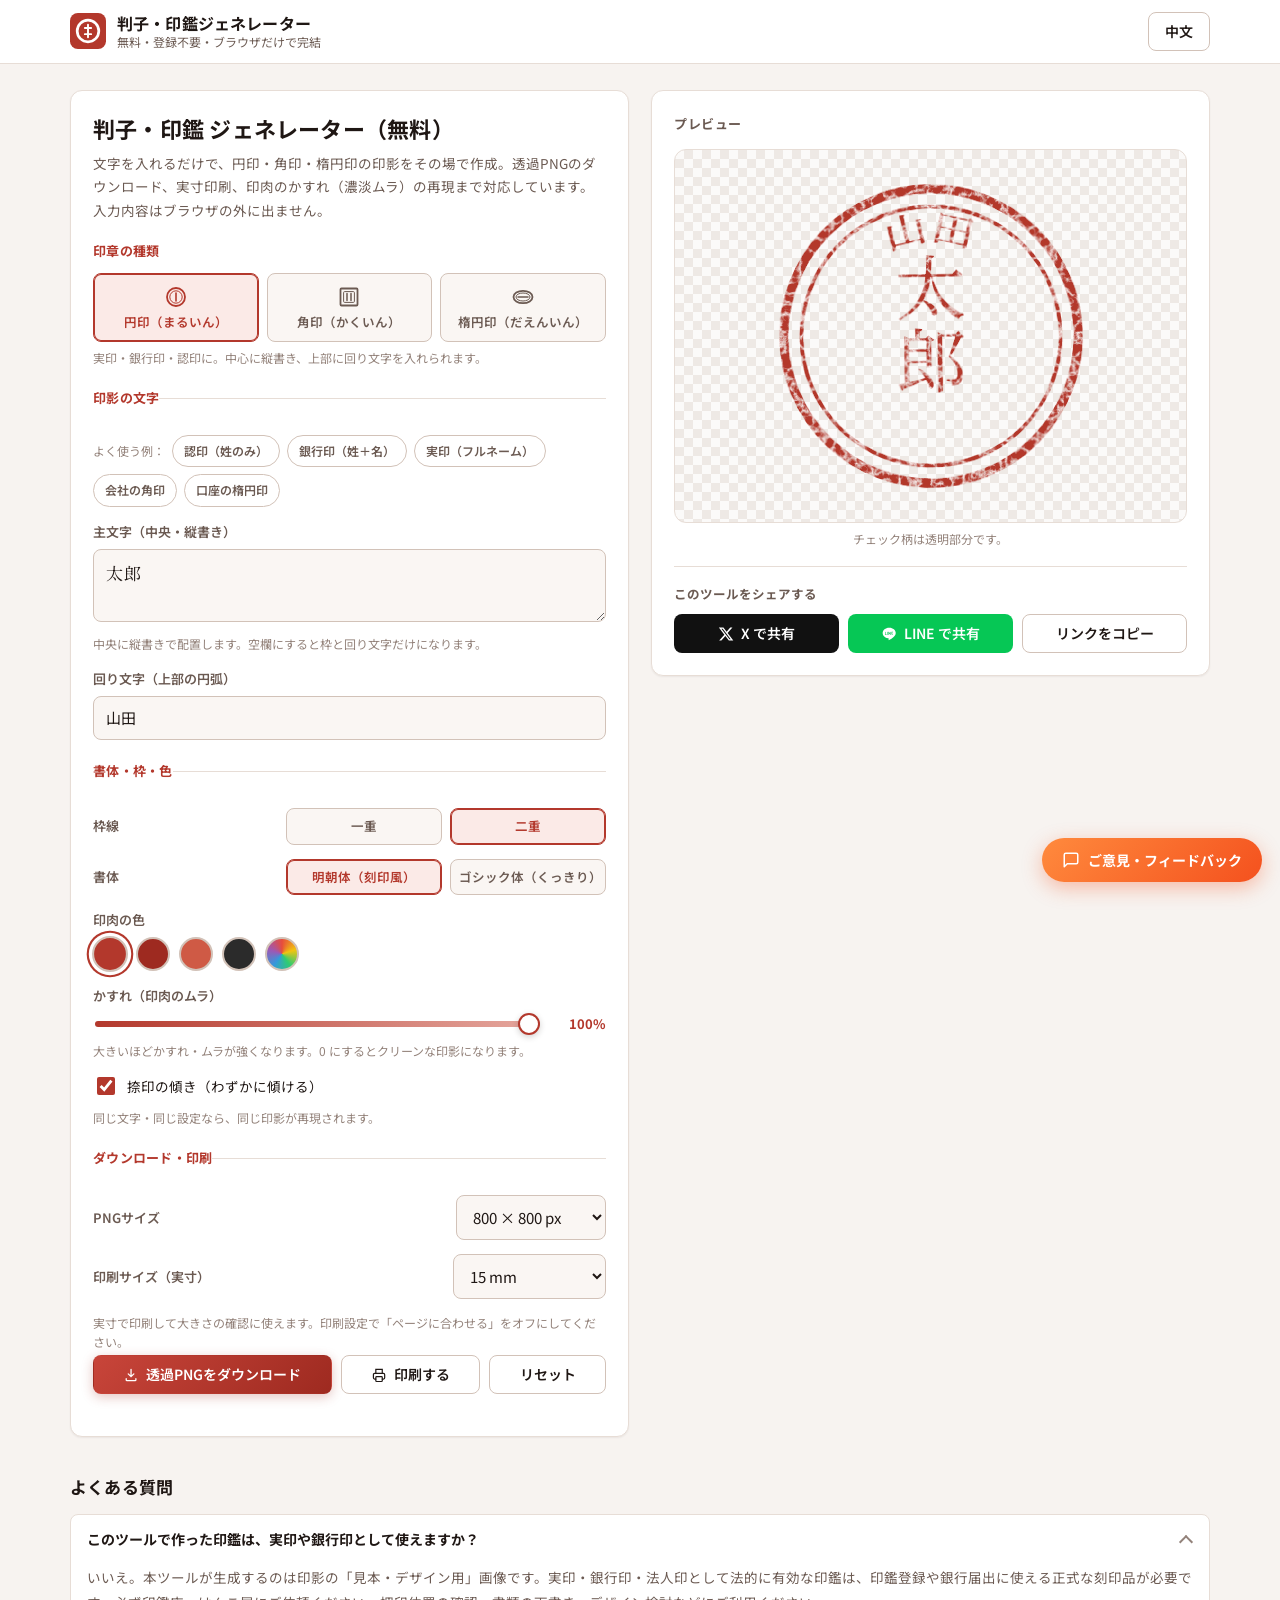
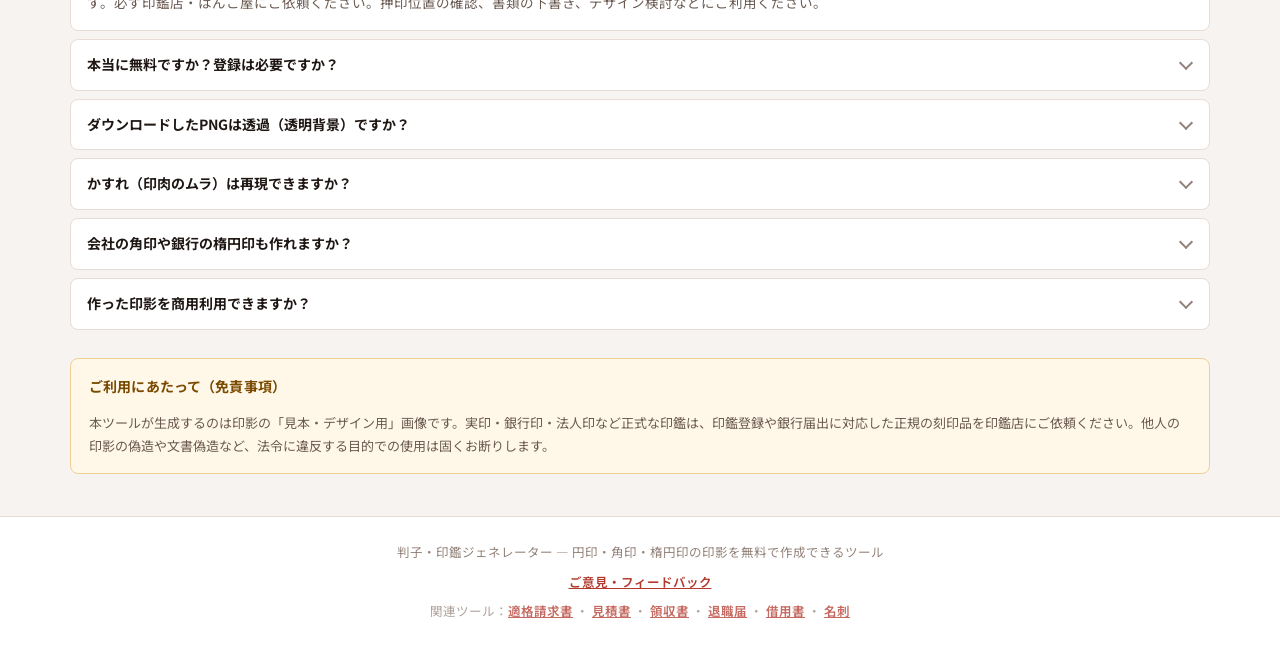
==== commit 83c3097c: "og:image/反向互链补全" ====
--- a/index.html
+++ b/index.html
@@ -13,6 +13,10 @@
 <meta property="og:description" content="円印・角印・楕円印の印影を無料で作成。透過PNGダウンロード・実寸印刷・かすれ再現に対応。登録不要、ブラウザだけで完結。">
 <meta property="og:locale" content="ja_JP">
 <meta property="og:url" content="https://www.reveriel.com/hanko-generator/">
+<meta property="og:image" content="https://www.reveriel.com/hanko-generator/og-image.png">
+<meta property="og:image:width" content="1200">
+<meta property="og:image:height" content="630">
+<meta name="twitter:image" content="https://www.reveriel.com/hanko-generator/og-image.png">
 <meta name="twitter:card" content="summary_large_image">
 <link rel="icon" href="data:image/svg+xml,%3Csvg xmlns='http://www.w3.org/2000/svg' viewBox='0 0 32 32'%3E%3Crect width='32' height='32' rx='7' fill='%23b3382c'/%3E%3Ccircle cx='16' cy='16' r='9.5' fill='none' stroke='%23fff' stroke-width='2.6'/%3E%3Cpath d='M16 10v12M13 13h6M13 19h6' stroke='%23fff' stroke-width='1.8' stroke-linecap='round'/%3E%3C/svg%3E">
 <link rel="preconnect" href="https://fonts.googleapis.com">
@@ -343,7 +347,7 @@
     <p class="footer-links">
       <a href="https://docs.google.com/forms/d/e/1FAIpQLSfHGUfgAlViT3TFiVtJi_EpJ4ioUpd9oGyaJ7rehEV-gBH_PA/viewform?usp=pp_url&amp;entry.1745177199=%E5%8D%B0%E7%AB%A0%E7%94%9F%E6%88%90%E5%99%A8" target="_blank" rel="noopener" data-i18n="footerFeedback">ご意見・フィードバック</a>
     </p>
-    <p style="margin-top:8px;font-size:12.5px;opacity:.75;">関連ツール：<a href="https://www.reveriel.com/japan-invoice-pdf/">適格請求書</a> ・ <a href="https://www.reveriel.com/mitsumori-pdf/">見積書</a> ・ <a href="https://www.reveriel.com/ryoshusho-pdf/">領収書</a> ・ <a href="https://www.reveriel.com/taishoku-form/">退職届</a> ・ <a href="https://www.reveriel.com/shakuyo-contract/">借用書</a></p>
+    <p style="margin-top:8px;font-size:12.5px;opacity:.75;">関連ツール：<a href="https://www.reveriel.com/japan-invoice-pdf/">適格請求書</a> ・ <a href="https://www.reveriel.com/mitsumori-pdf/">見積書</a> ・ <a href="https://www.reveriel.com/ryoshusho-pdf/">領収書</a> ・ <a href="https://www.reveriel.com/taishoku-form/">退職届</a> ・ <a href="https://www.reveriel.com/shakuyo-contract/">借用書</a> ・ <a href="https://www.reveriel.com/meishi-generator/">名刺</a></p>
   </div>
 </footer>
 
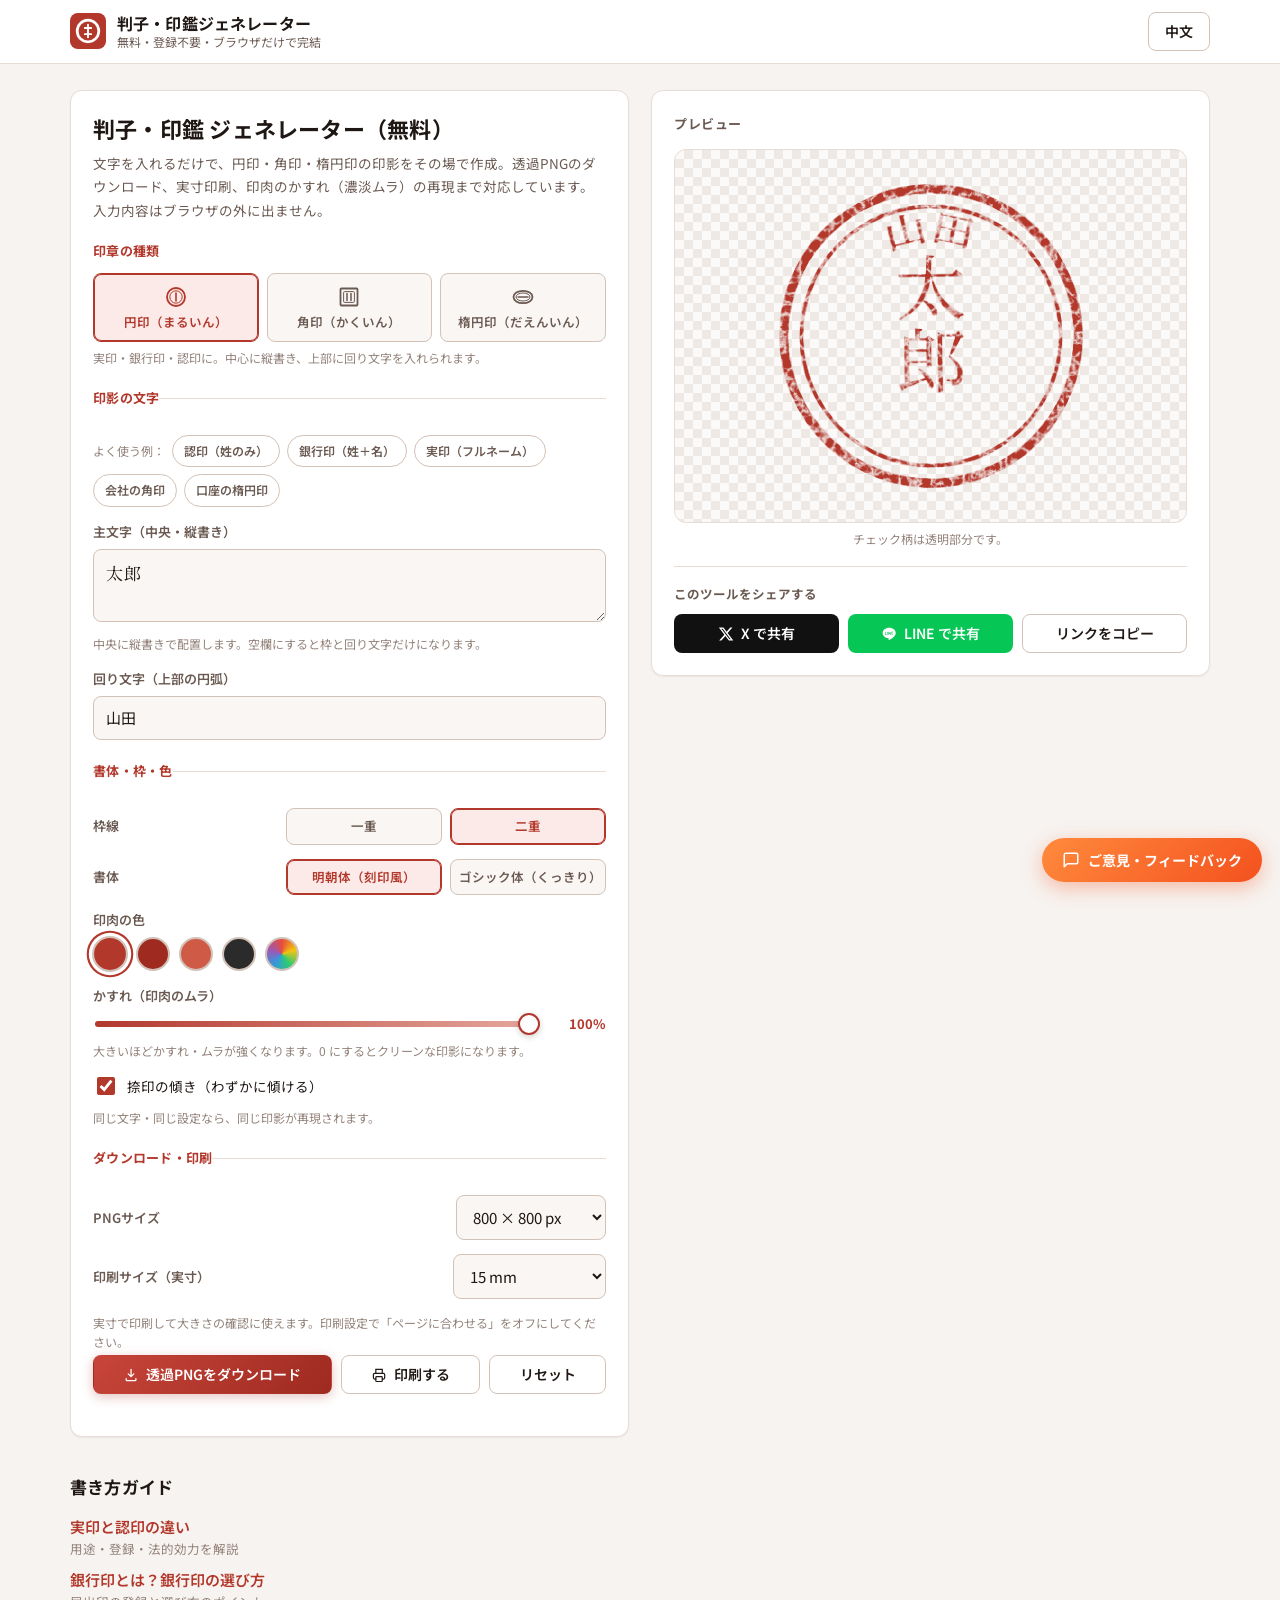
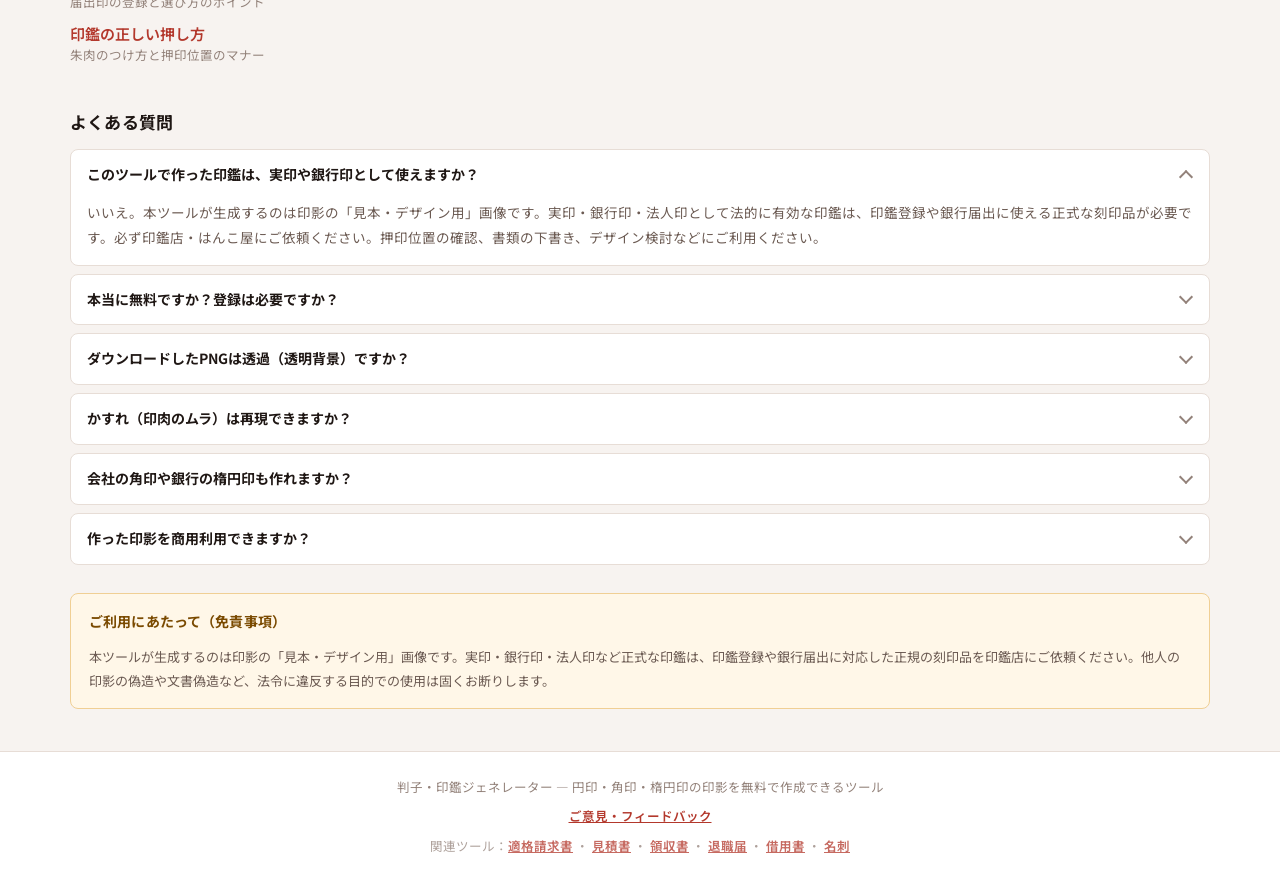
==== commit 7a020f3e: "内容层：新增書き方ガイド教程页3篇+首页入口+sitemap" ====
--- a/index.html
+++ b/index.html
@@ -305,6 +305,16 @@
   </section>
 </main>
 
+<!-- ============ 書き方ガイド ============ -->
+<section class="wrap article no-print" aria-labelledby="guideNavTitle">
+  <h2 class="article-h2" id="guideNavTitle">書き方ガイド</h2>
+  <ul style="list-style:none;padding-left:0;margin:0 0 4px;">
+    <li style="margin-bottom:9px;"><a href="jitsuin-vs-mitomein.html" style="color:var(--c-accent);font-weight:600;text-decoration:none;">実印と認印の違い</a><span style="display:block;font-size:12.5px;color:var(--c-text-faint);line-height:1.5;">用途・登録・法的効力を解説</span></li>
+    <li style="margin-bottom:9px;"><a href="ginkoin.html" style="color:var(--c-accent);font-weight:600;text-decoration:none;">銀行印とは？銀行印の選び方</a><span style="display:block;font-size:12.5px;color:var(--c-text-faint);line-height:1.5;">届出印の登録と選び方のポイント</span></li>
+    <li style="margin-bottom:9px;"><a href="osikata.html" style="color:var(--c-accent);font-weight:600;text-decoration:none;">印鑑の正しい押し方</a><span style="display:block;font-size:12.5px;color:var(--c-text-faint);line-height:1.5;">朱肉のつけ方と押印位置のマナー</span></li>
+  </ul>
+</section>
+
 <!-- ============ 解説・免責 ============ -->
 <section class="wrap article no-print">
   <h2 class="article-h2" data-i18n="faqTitle">よくある質問</h2>
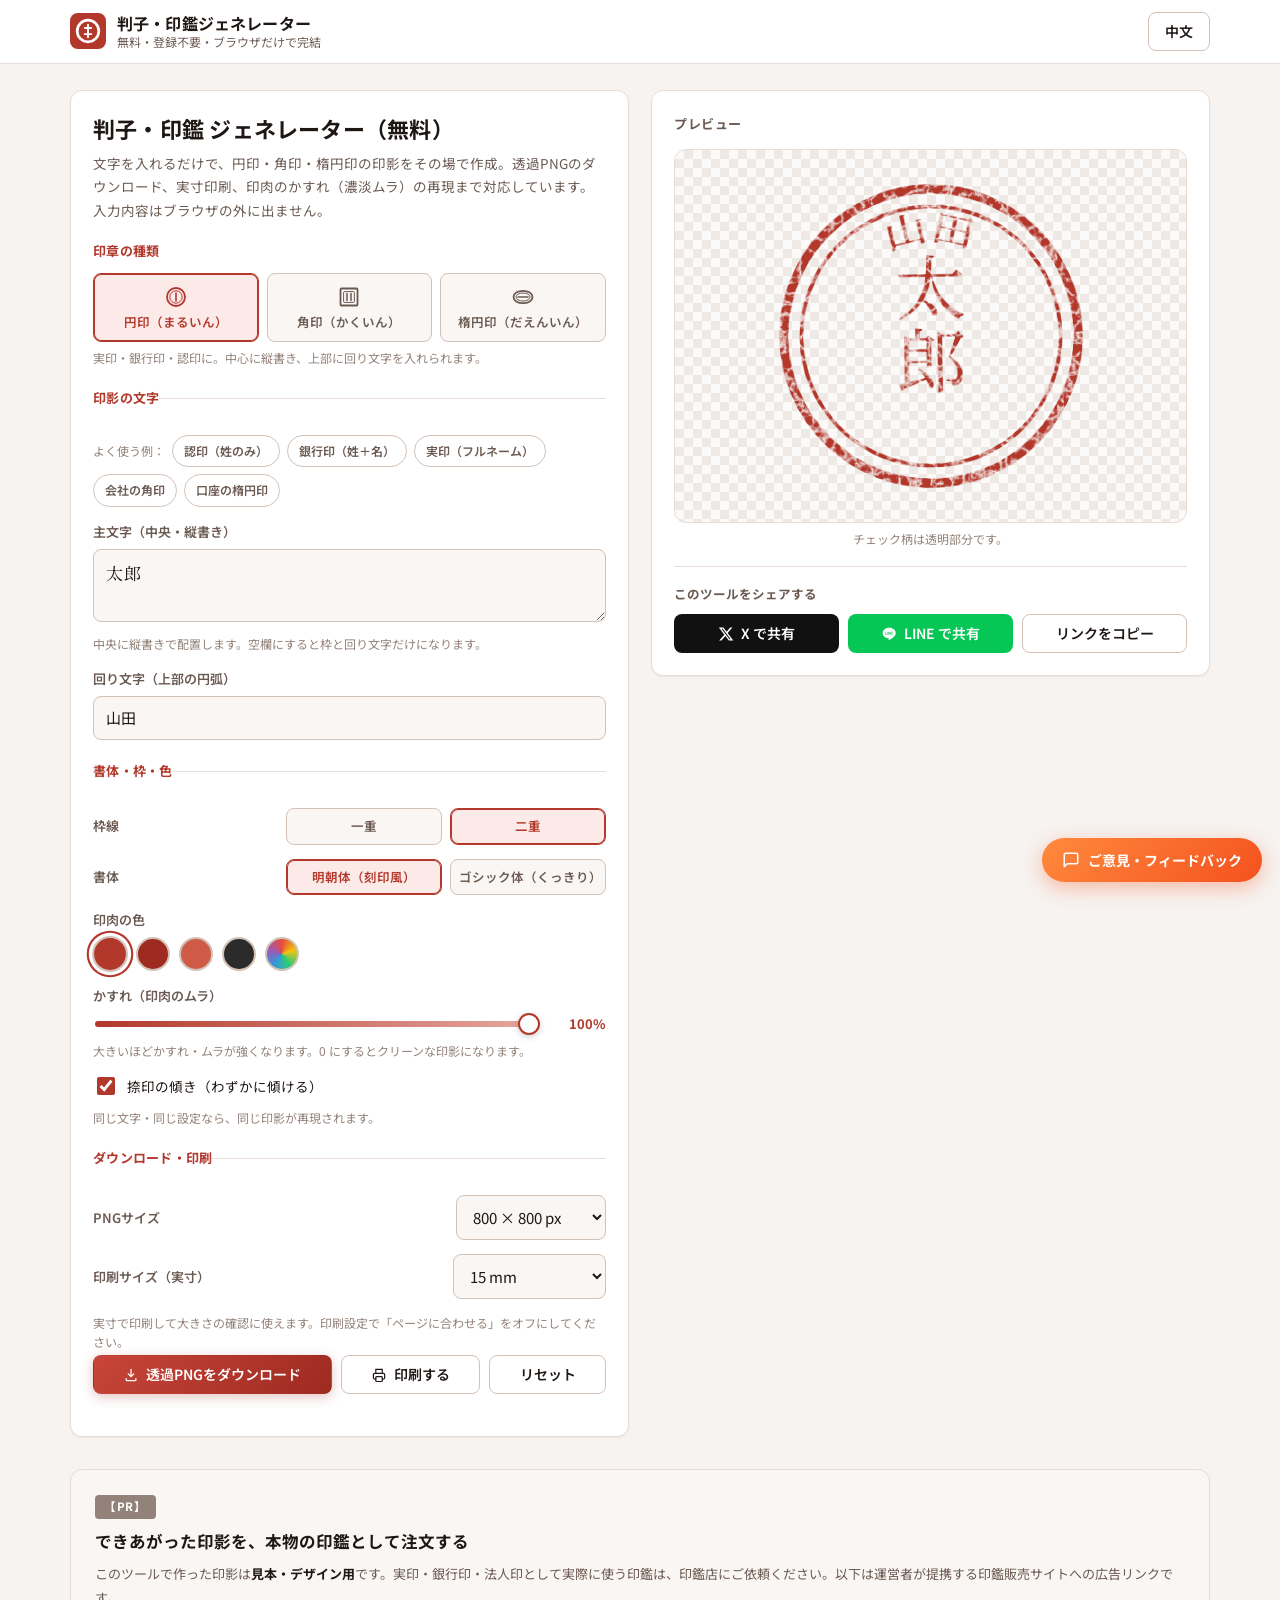
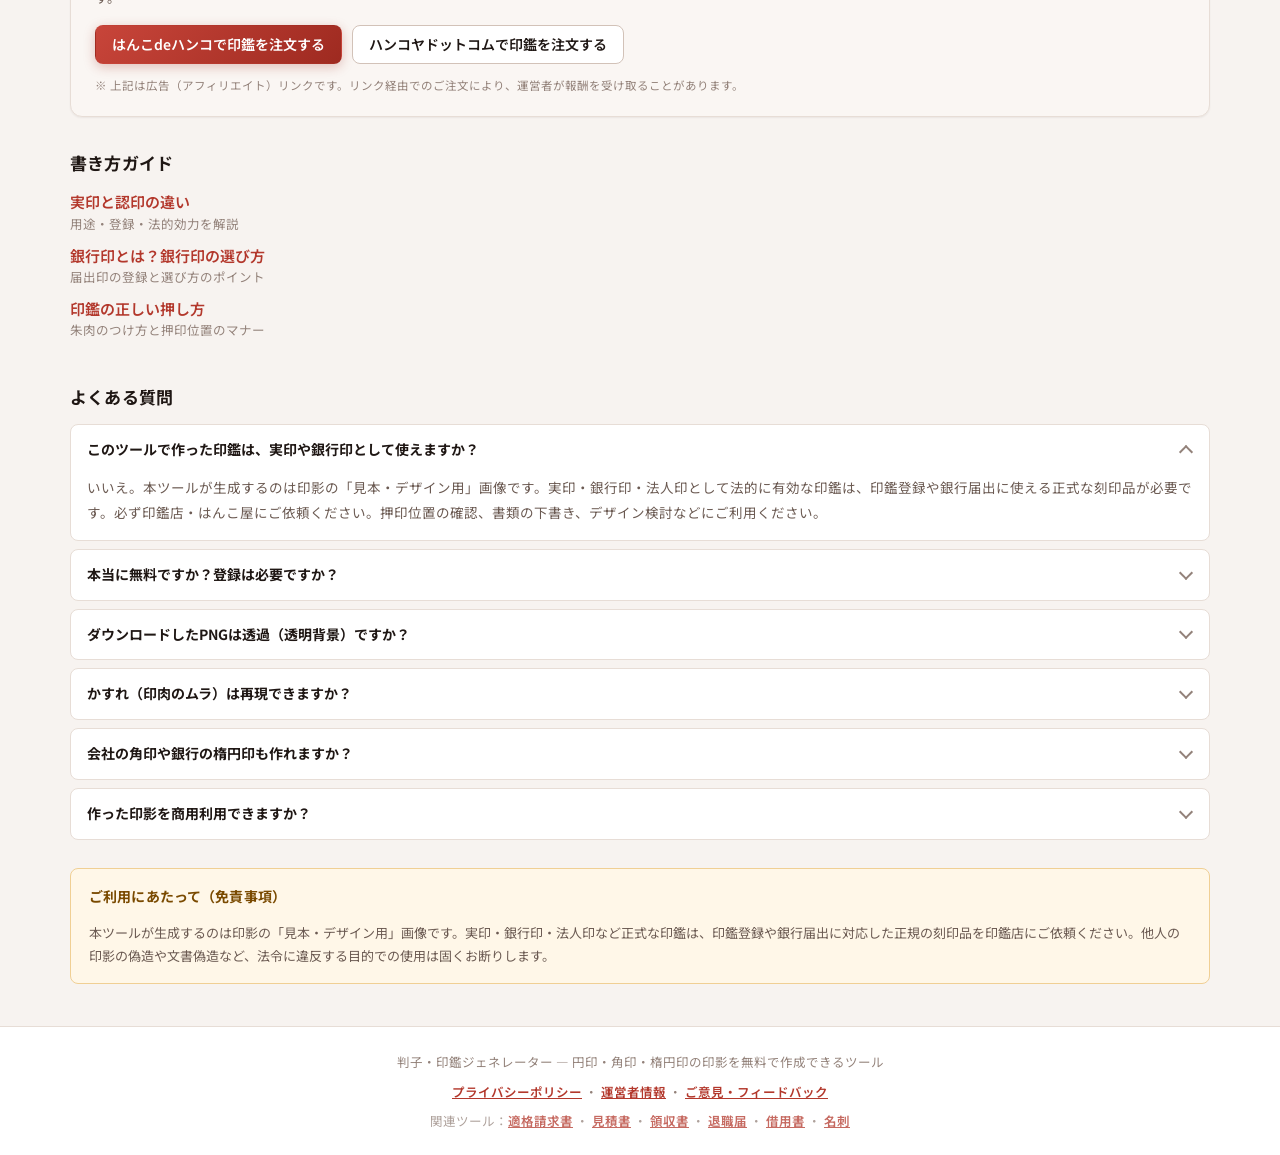
==== commit 322961e2: "PM迭代：补隐私政策/运营者信息/SEO教程页+联盟区块+跨站CTA按钮配色修复" ====
--- a/index.html
+++ b/index.html
@@ -305,6 +305,28 @@
   </section>
 </main>
 
+<!-- ============ 【PR】印鑑の注文（アフィリエイト） ============
+     ⚠️ 未接続のプレースホルダ。A8.net に登録・案件提携の承認後に、
+        (1) 下記 2 つの <a> の href を実際の a8mat リンクへ
+        (2) 末尾 img.pr-pixel の src を A8 の 1×1 トラッキングピクセルへ
+        差し替えること。日本語ページ専用（中文ページには貼らない）。 -->
+<section class="wrap pr-affiliate no-print" lang="ja" aria-labelledby="prTitle">
+  <div class="pr-box">
+    <p class="pr-badge">【PR】</p>
+    <h2 class="pr-title" id="prTitle">できあがった印影を、本物の印鑑として注文する</h2>
+    <p class="pr-lead">このツールで作った印影は<strong>見本・デザイン用</strong>です。実印・銀行印・法人印として実際に使う印鑑は、印鑑店にご依頼ください。以下は運営者が提携する印鑑販売サイトへの広告リンクです。</p>
+    <div class="pr-actions">
+      <a class="pr-link btn btn-primary" href="https://px.a8.net/svt/ejp?a8mat=PLACEHOLDER_HANKODEHANKO" target="_blank" rel="nofollow sponsored noopener">はんこdeハンコで印鑑を注文する</a>
+      <a class="pr-link btn btn-ghost" href="https://px.a8.net/svt/ejp?a8mat=PLACEHOLDER_HANKOYA" target="_blank" rel="nofollow sponsored noopener">ハンコヤドットコムで印鑑を注文する</a>
+    </div>
+    <p class="pr-note">※ 上記は広告（アフィリエイト）リンクです。リンク経由でのご注文により、運営者が報酬を受け取ることがあります。</p>
+    <!-- A8.net の 1×1 トラッキングピクセル（プレースホルダ）。
+         登録後は src を実タグに差し替える。例：
+         <img border="0" width="1" height="1" src="https://www15.a8.net/0.gif?a8mat=XXXXXX" alt=""> -->
+    <img class="pr-pixel" src="[data-uri]" width="1" height="1" alt="" aria-hidden="true">
+  </div>
+</section>
+
 <!-- ============ 書き方ガイド ============ -->
 <section class="wrap article no-print" aria-labelledby="guideNavTitle">
   <h2 class="article-h2" id="guideNavTitle">書き方ガイド</h2>
@@ -355,6 +377,8 @@
   <div class="wrap">
     <p data-i18n="footerText">判子・印鑑ジェネレーター — 円印・角印・楕円印の印影を無料で作成できるツール</p>
     <p class="footer-links">
+      <a href="https://www.reveriel.com/hanko-generator/privacy.html" data-i18n="footerPrivacy">プライバシーポリシー</a> ・
+      <a href="https://www.reveriel.com/hanko-generator/company.html" data-i18n="footerCompany">運営者情報</a> ・
       <a href="https://docs.google.com/forms/d/e/1FAIpQLSfHGUfgAlViT3TFiVtJi_EpJ4ioUpd9oGyaJ7rehEV-gBH_PA/viewform?usp=pp_url&amp;entry.1745177199=%E5%8D%B0%E7%AB%A0%E7%94%9F%E6%88%90%E5%99%A8" target="_blank" rel="noopener" data-i18n="footerFeedback">ご意見・フィードバック</a>
     </p>
     <p style="margin-top:8px;font-size:12.5px;opacity:.75;">関連ツール：<a href="https://www.reveriel.com/japan-invoice-pdf/">適格請求書</a> ・ <a href="https://www.reveriel.com/mitsumori-pdf/">見積書</a> ・ <a href="https://www.reveriel.com/ryoshusho-pdf/">領収書</a> ・ <a href="https://www.reveriel.com/taishoku-form/">退職届</a> ・ <a href="https://www.reveriel.com/shakuyo-contract/">借用書</a> ・ <a href="https://www.reveriel.com/meishi-generator/">名刺</a></p>
--- a/style.css
+++ b/style.css
@@ -646,3 +646,73 @@
     aspect-ratio: auto;
   }
 }
+
+/* =========================================================
+   【PR】アフィリエイト枠（印鑑の注文）
+   日本語ページ専用。A8.net 登録後にリンクを差し替える。
+   ========================================================= */
+
+.pr-affiliate { margin-block: 22px 6px; }
+
+.pr-box {
+  position: relative;
+  padding: 22px 24px 20px;
+  background: var(--c-surface-2);
+  border: 1px solid var(--c-border);
+  border-radius: var(--radius);
+  box-shadow: var(--shadow-sm);
+}
+@media (max-width: 600px) { .pr-box { padding: 18px 16px 16px; } }
+
+.pr-badge {
+  display: inline-block;
+  margin: 0 0 10px;
+  padding: 2px 9px;
+  font-size: 11.5px;
+  font-weight: 700;
+  letter-spacing: .06em;
+  color: #fff;
+  background: var(--c-text-faint);
+  border-radius: 4px;
+}
+
+.pr-title {
+  margin: 0 0 8px;
+  padding: 0;
+  border: 0;
+  font-size: 16.5px;
+  line-height: 1.55;
+  color: var(--c-text);
+}
+
+.pr-lead {
+  margin: 0 0 16px;
+  font-size: 13px;
+  line-height: 1.8;
+  color: var(--c-text-muted);
+}
+.pr-lead strong { color: var(--c-text); }
+
+.pr-actions {
+  display: flex;
+  flex-wrap: wrap;
+  gap: 10px;
+  margin-bottom: 12px;
+}
+.pr-actions .pr-link { text-decoration: none; }
+
+.pr-note {
+  margin: 0;
+  font-size: 11.5px;
+  line-height: 1.7;
+  color: var(--c-text-faint);
+}
+
+.pr-pixel {
+  position: absolute;
+  left: -9999px;
+  top: 0;
+  width: 1px;
+  height: 1px;
+  opacity: 0;
+}
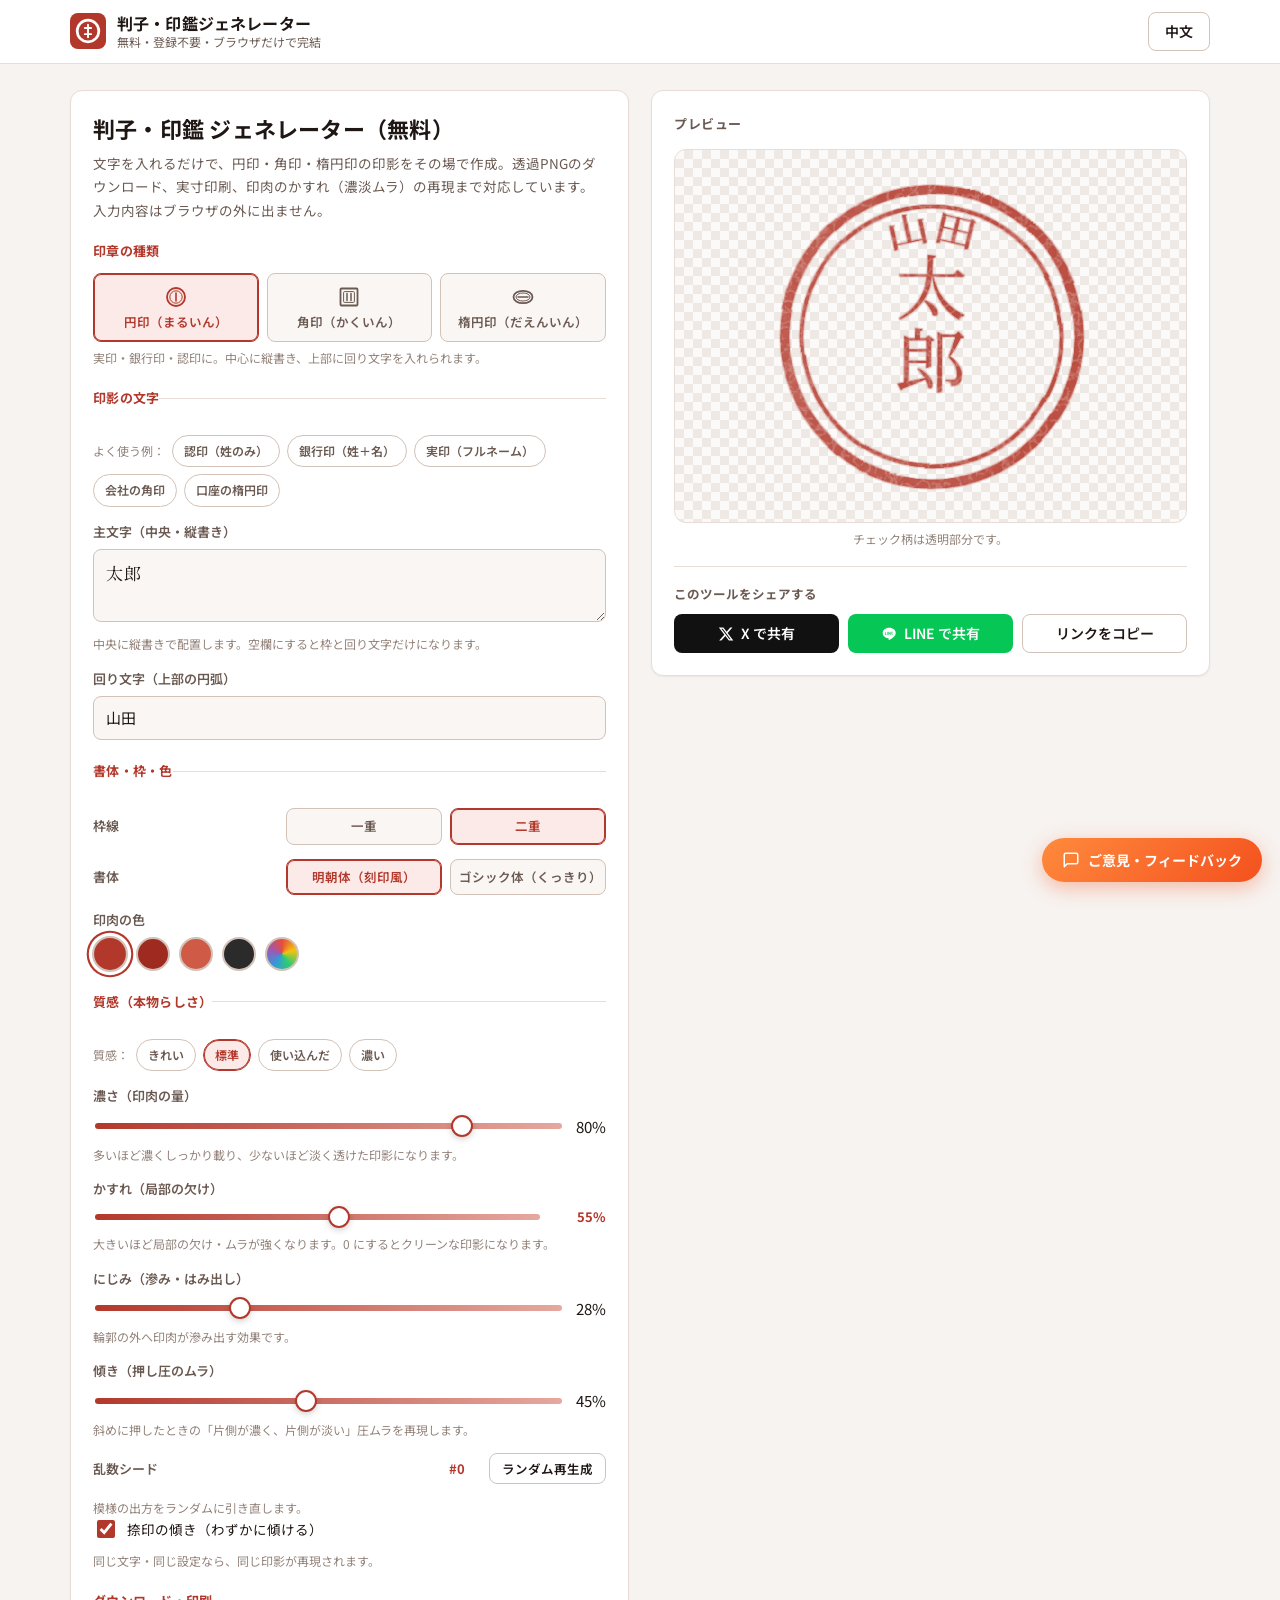
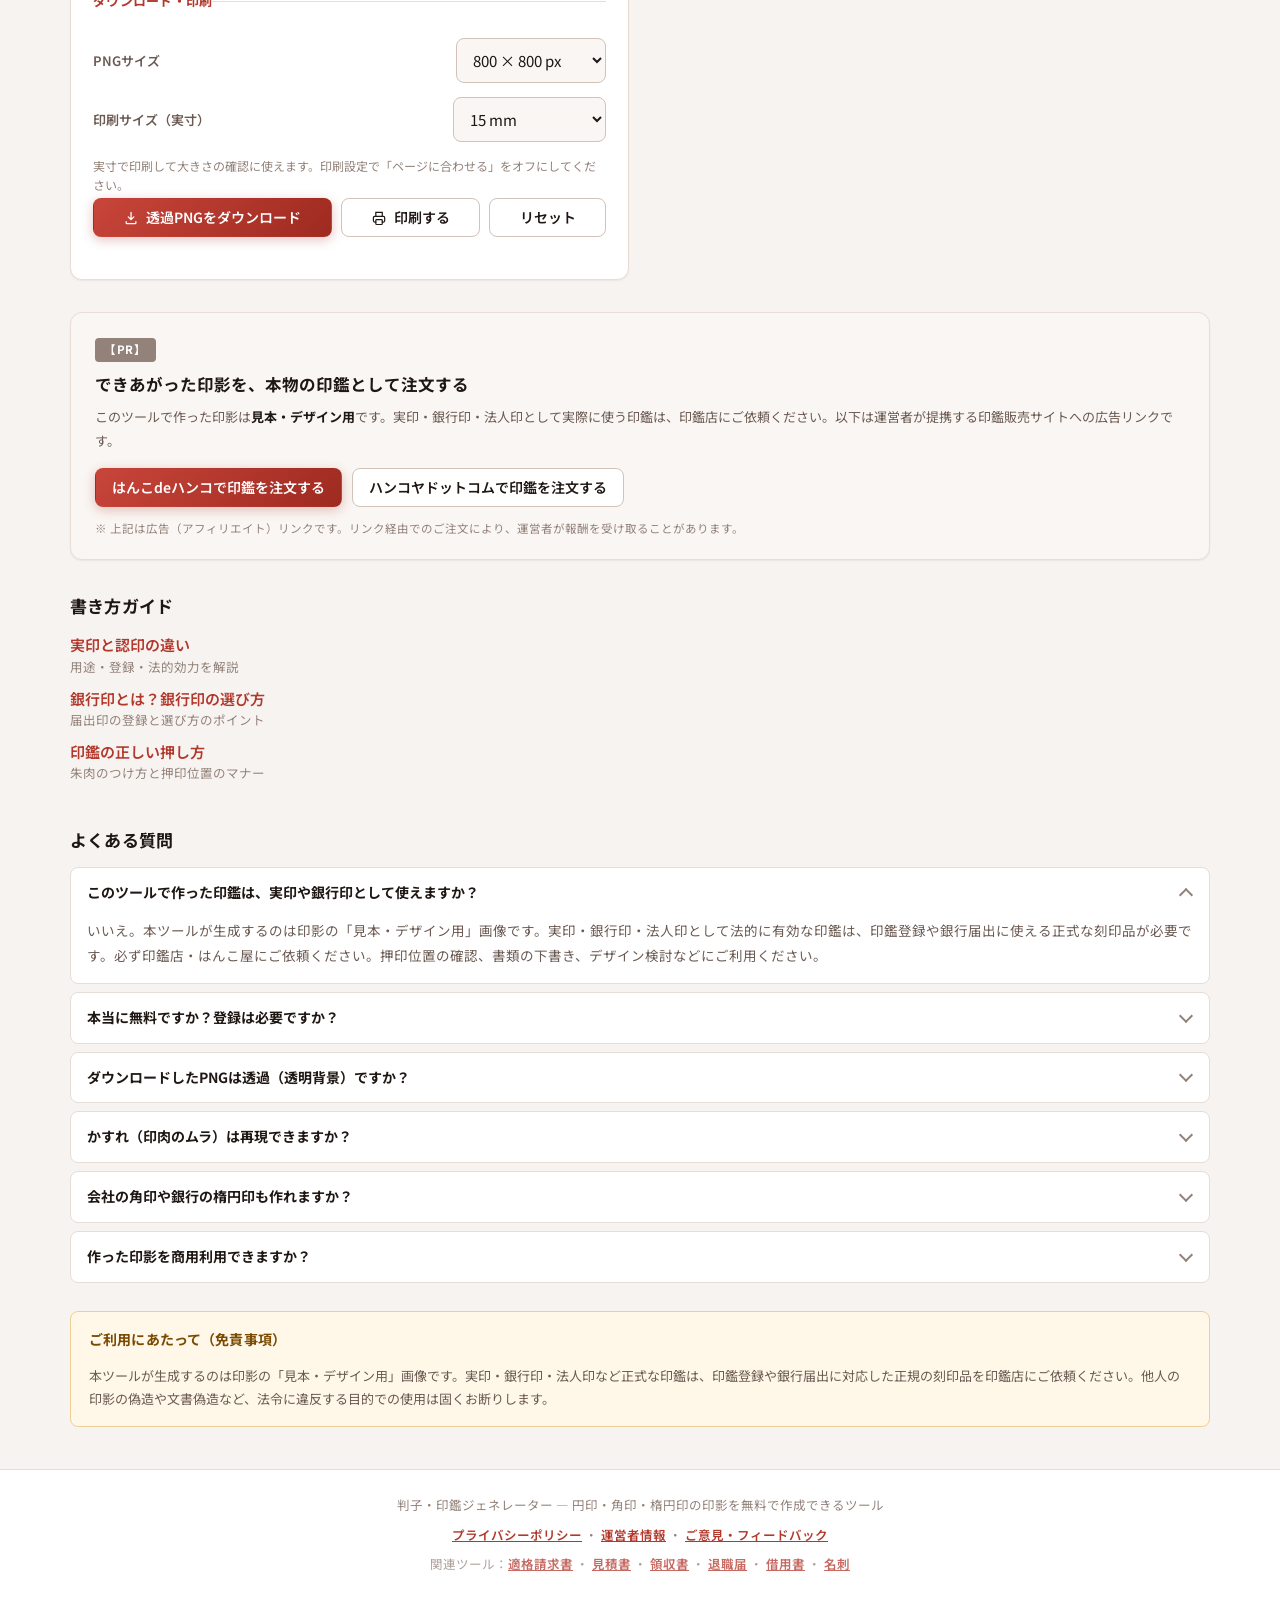
==== commit 2964da33: "印章realism升级：4层压痕模型(轮廓位移/渗墨/かすれ/圧ムラ)+質感控件6个+プリセット" ====
--- a/index.html
+++ b/index.html
@@ -47,7 +47,9 @@
         "円印の回り文字（上部の円弧）と中央の縦組み",
         "角印の縦書き（右→左）・横書きの切り替え",
         "明朝体／ゴシック体の書体選択",
-        "印肉の色（朱色など）とかすれ（濃淡ムラ）の調整",
+        "印肉の色（朱色など）の選択",
+        "濃さ・かすれ・にじみ・傾き（押し圧ムラ）の4スライダーと乱数シードによる質感調整",
+        "「きれい／標準／使い込んだ／濃い」の質感プリセット",
         "透過背景の高解像度PNG（800 / 1200 / 2000 px）ダウンロード",
         "実寸（mm指定）での印刷",
         "中文／日本語の画面切り替え、入力内容はブラウザ内のみで処理"
@@ -224,14 +226,64 @@
         </div>
       </div>
 
+    </fieldset>
+
+    <!-- 質感（本物らしさ） -->
+    <fieldset class="field">
+      <legend data-i18n="legendTexture">質感（本物らしさ）</legend>
+
+      <div class="presets" id="texturePresets">
+        <span class="presets-label" data-i18n="presetTextureLabel">質感：</span>
+        <button type="button" class="chip chip-tx" data-texture="clean" data-i18n="txClean">きれい</button>
+        <button type="button" class="chip chip-tx" data-texture="standard" data-i18n="txStandard">標準</button>
+        <button type="button" class="chip chip-tx" data-texture="worn" data-i18n="txWorn">使い込んだ</button>
+        <button type="button" class="chip chip-tx" data-texture="deep" data-i18n="txDeep">濃い</button>
+      </div>
+
       <div class="row">
-        <label class="lbl" for="strength" data-i18n="lblStrength">かすれ（印肉のムラ）</label>
+        <label class="lbl" for="inkAmount" data-i18n="lblInk">濃さ（印肉の量）</label>
         <div class="range-row">
-          <input type="range" id="strength" min="0" max="100" step="5" value="100">
-          <output id="strengthOut" for="strength">100%</output>
-        </div>
-        <p class="hint" data-i18n="strengthHint">大きいほどかすれ・ムラが強くなります。0 にするとクリーンな印影になります。</p>
-      </div>
+          <input type="range" id="inkAmount" min="0" max="100" step="5" value="80">
+          <output id="inkAmountOut" for="inkAmount">80%</output>
+        </div>
+        <p class="hint" data-i18n="inkHint">多いほど濃くしっかり載り、少ないほど淡く透けた印影になります。</p>
+      </div>
+
+      <div class="row">
+        <label class="lbl" for="strength" data-i18n="lblStrength">かすれ（局部の欠け）</label>
+        <div class="range-row">
+          <input type="range" id="strength" min="0" max="100" step="5" value="55">
+          <output id="strengthOut" for="strength">55%</output>
+        </div>
+        <p class="hint" data-i18n="strengthHint">大きいほど局部の欠け・ムラが強くなります。0 にするとクリーンな印影になります。</p>
+      </div>
+
+      <div class="row">
+        <label class="lbl" for="bleed" data-i18n="lblBleed">にじみ（滲み・はみ出し）</label>
+        <div class="range-row">
+          <input type="range" id="bleed" min="0" max="100" step="5" value="28">
+          <output id="bleedOut" for="bleed">28%</output>
+        </div>
+        <p class="hint" data-i18n="bleedHint">輪郭の外へ印肉が滲み出す効果です。</p>
+      </div>
+
+      <div class="row">
+        <label class="lbl" for="press" data-i18n="lblPress">傾き（押し圧のムラ）</label>
+        <div class="range-row">
+          <input type="range" id="press" min="0" max="100" step="5" value="45">
+          <output id="pressOut" for="press">45%</output>
+        </div>
+        <p class="hint" data-i18n="pressHint">斜めに押したときの「片側が濃く、片側が淡い」圧ムラを再現します。</p>
+      </div>
+
+      <div class="row row-inline">
+        <span class="lbl" data-i18n="lblSeed">乱数シード</span>
+        <div class="seed-row">
+          <output id="seedOut" class="seed-out">#0</output>
+          <button type="button" class="btn btn-ghost btn-sm" id="btnSeed" data-i18n="btnSeed">ランダム再生成</button>
+        </div>
+      </div>
+      <p class="hint" data-i18n="seedHint">模様の出方をランダムに引き直します。</p>
 
       <div class="row row-check">
         <label class="check">
@@ -355,7 +407,7 @@
     </details>
     <details>
       <summary data-i18n="faqQ4">かすれ（印肉のムラ）は再現できますか？</summary>
-      <p data-i18n="faqA4">はい。輪郭をゆがめず、印肉の濃淡と局部のかすれだけをノイズで再現しています。かすれの強さはスライダーで調整できます。</p>
+      <p data-i18n="faqA4">はい。文字の形は正確なまま、多層のインク層で濃淡・局部のかすれ・にじみ・押し圧のムラを再現しています。濃さ／かすれ／にじみ／傾きの4つのスライダーで個別に調整でき、「きれい／標準／使い込んだ／濃い」の質感プリセットも用意しています。</p>
     </details>
     <details>
       <summary data-i18n="faqQ5">会社の角印や銀行の楕円印も作れますか？</summary>
--- a/style.css
+++ b/style.css
@@ -317,6 +317,24 @@
   transition: all .15s ease;
 }
 .chip:hover { border-color: var(--c-accent); color: var(--c-accent); background: var(--c-accent-soft); }
+.chip.is-on {
+  border-color: var(--c-accent);
+  background: var(--c-accent-soft);
+  color: var(--c-accent);
+  box-shadow: inset 0 0 0 1px var(--c-accent);
+}
+
+/* 乱数シード */
+.seed-row { display: flex; align-items: center; gap: 9px; }
+.seed-out {
+  min-width: 46px;
+  text-align: center;
+  font-size: 13px;
+  font-weight: 700;
+  color: var(--c-accent);
+  font-variant-numeric: tabular-nums;
+}
+.btn-sm { padding: 7px 12px; font-size: 12.5px; }
 
 /* 色スウォッチ */
 .swatches { display: flex; gap: 9px; flex-wrap: wrap; align-items: center; }
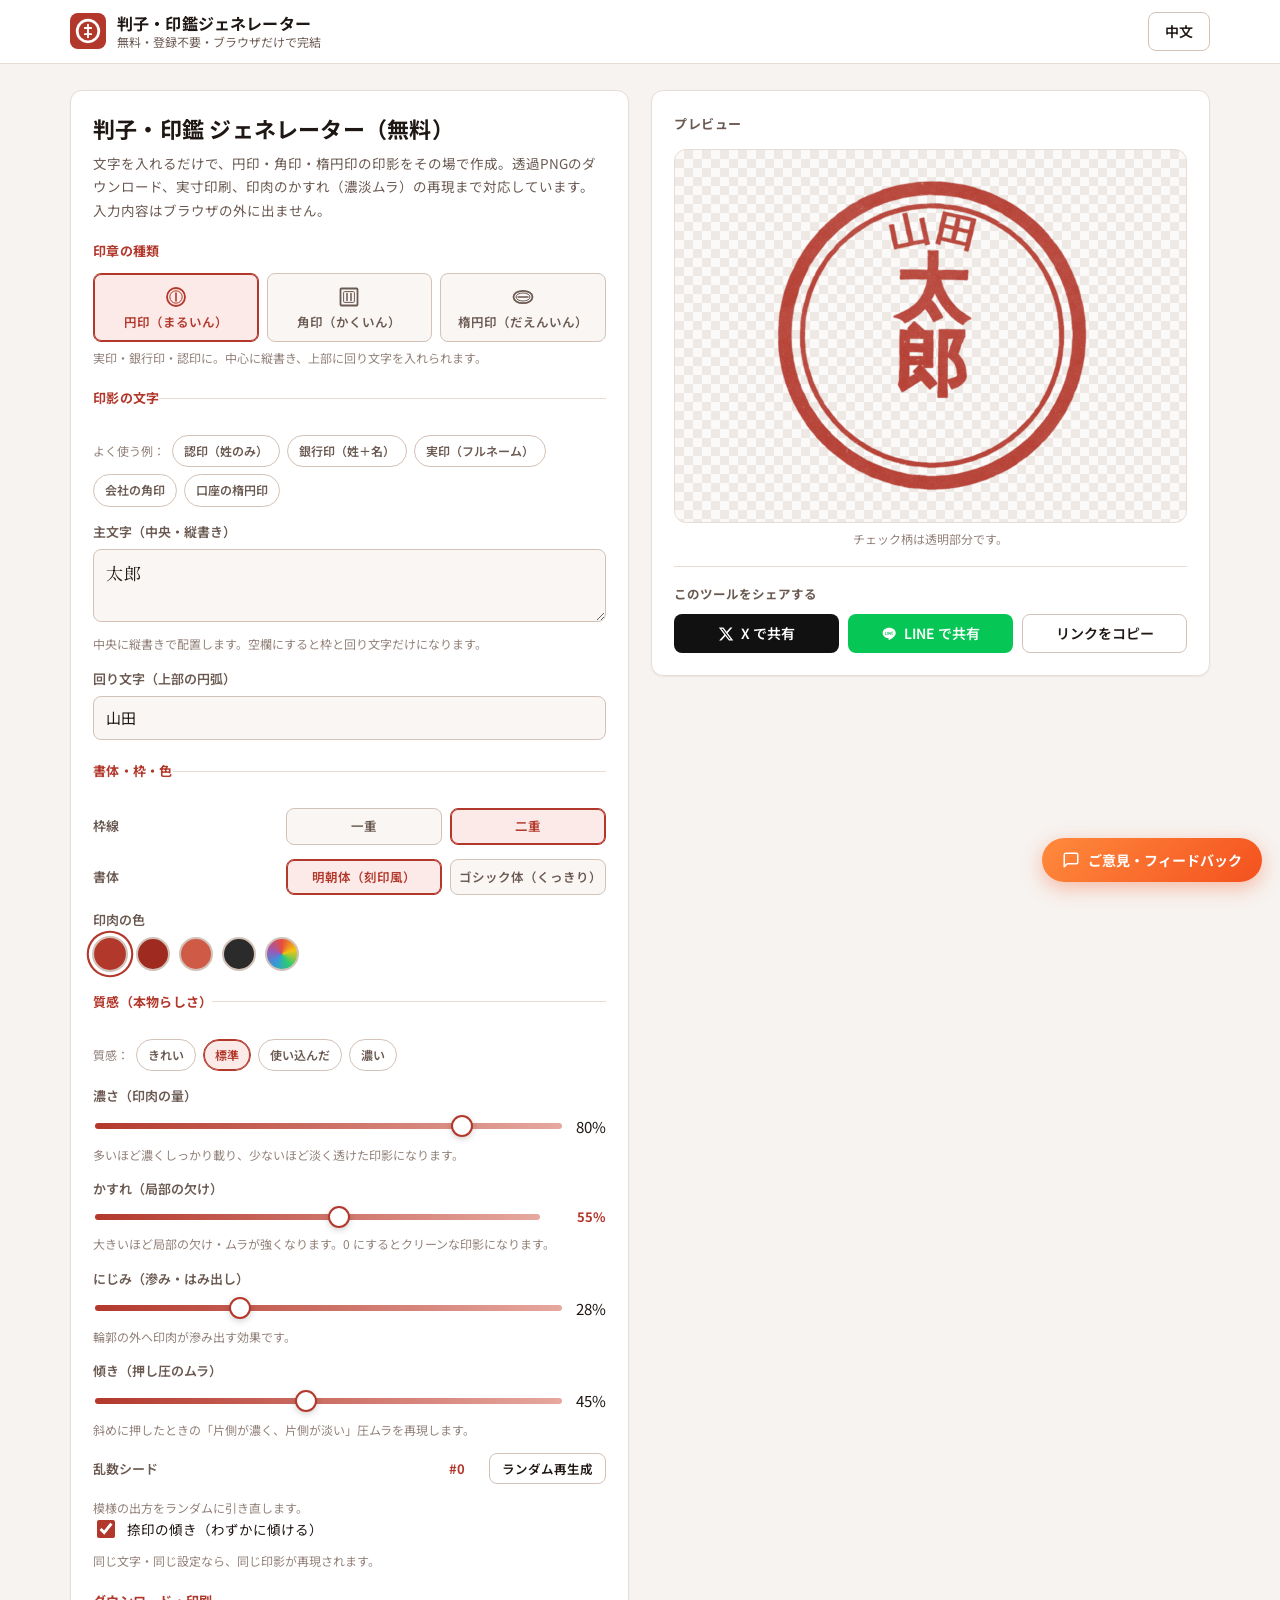
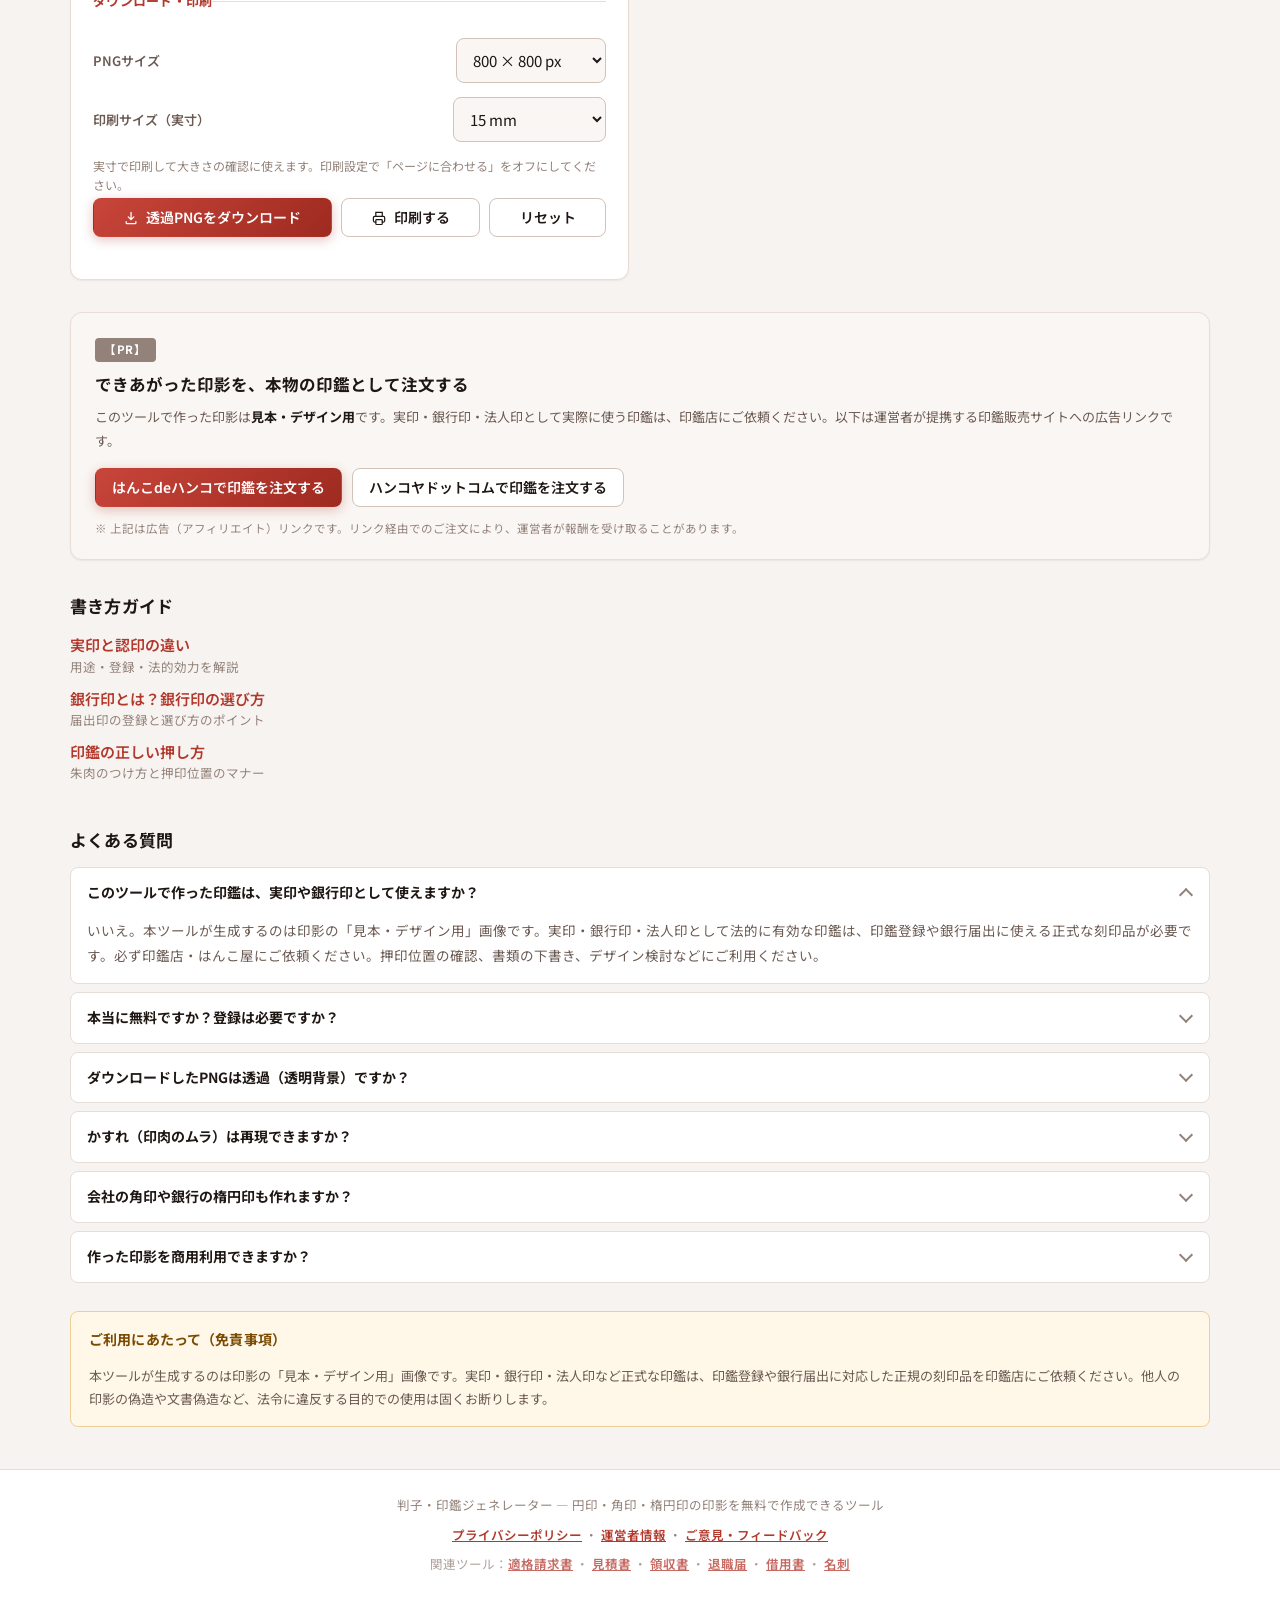
==== commit 7e2755ec: "印影エンジン全面刷新：SVGフィルター→ピクセル合成（紙繊維・押し圧・かすれ・にじみ）、枠と文字の比率を実物に接近" ====
--- a/index.html
+++ b/index.html
@@ -407,7 +407,7 @@
     </details>
     <details>
       <summary data-i18n="faqQ4">かすれ（印肉のムラ）は再現できますか？</summary>
-      <p data-i18n="faqA4">はい。文字の形は正確なまま、多層のインク層で濃淡・局部のかすれ・にじみ・押し圧のムラを再現しています。濃さ／かすれ／にじみ／傾きの4つのスライダーで個別に調整でき、「きれい／標準／使い込んだ／濃い」の質感プリセットも用意しています。</p>
+      <p data-i18n="faqA4">はい。彫られた文字の形はそのままに、紙の繊維・押し圧・インク量のムラ・かすれ・にじみを1ピクセルずつ合成し、実際に押したような濃淡と輪郭の揺らぎを再現しています。濃さ／かすれ／にじみ／傾きの4つのスライダーで調整でき、「きれい／標準／使い込んだ／濃い」の質感プリセットも用意しています。</p>
     </details>
     <details>
       <summary data-i18n="faqQ5">会社の角印や銀行の楕円印も作れますか？</summary>
--- a/style.css
+++ b/style.css
@@ -471,6 +471,7 @@
 }
 .seal-preview { width: 100%; height: 100%; line-height: 0; }
 .seal-svg { width: 100%; height: 100%; display: block; overflow: visible; }
+.seal-canvas { width: 100%; height: 100%; display: block; }
 
 /* ---------------- シェア ---------------- */
 
